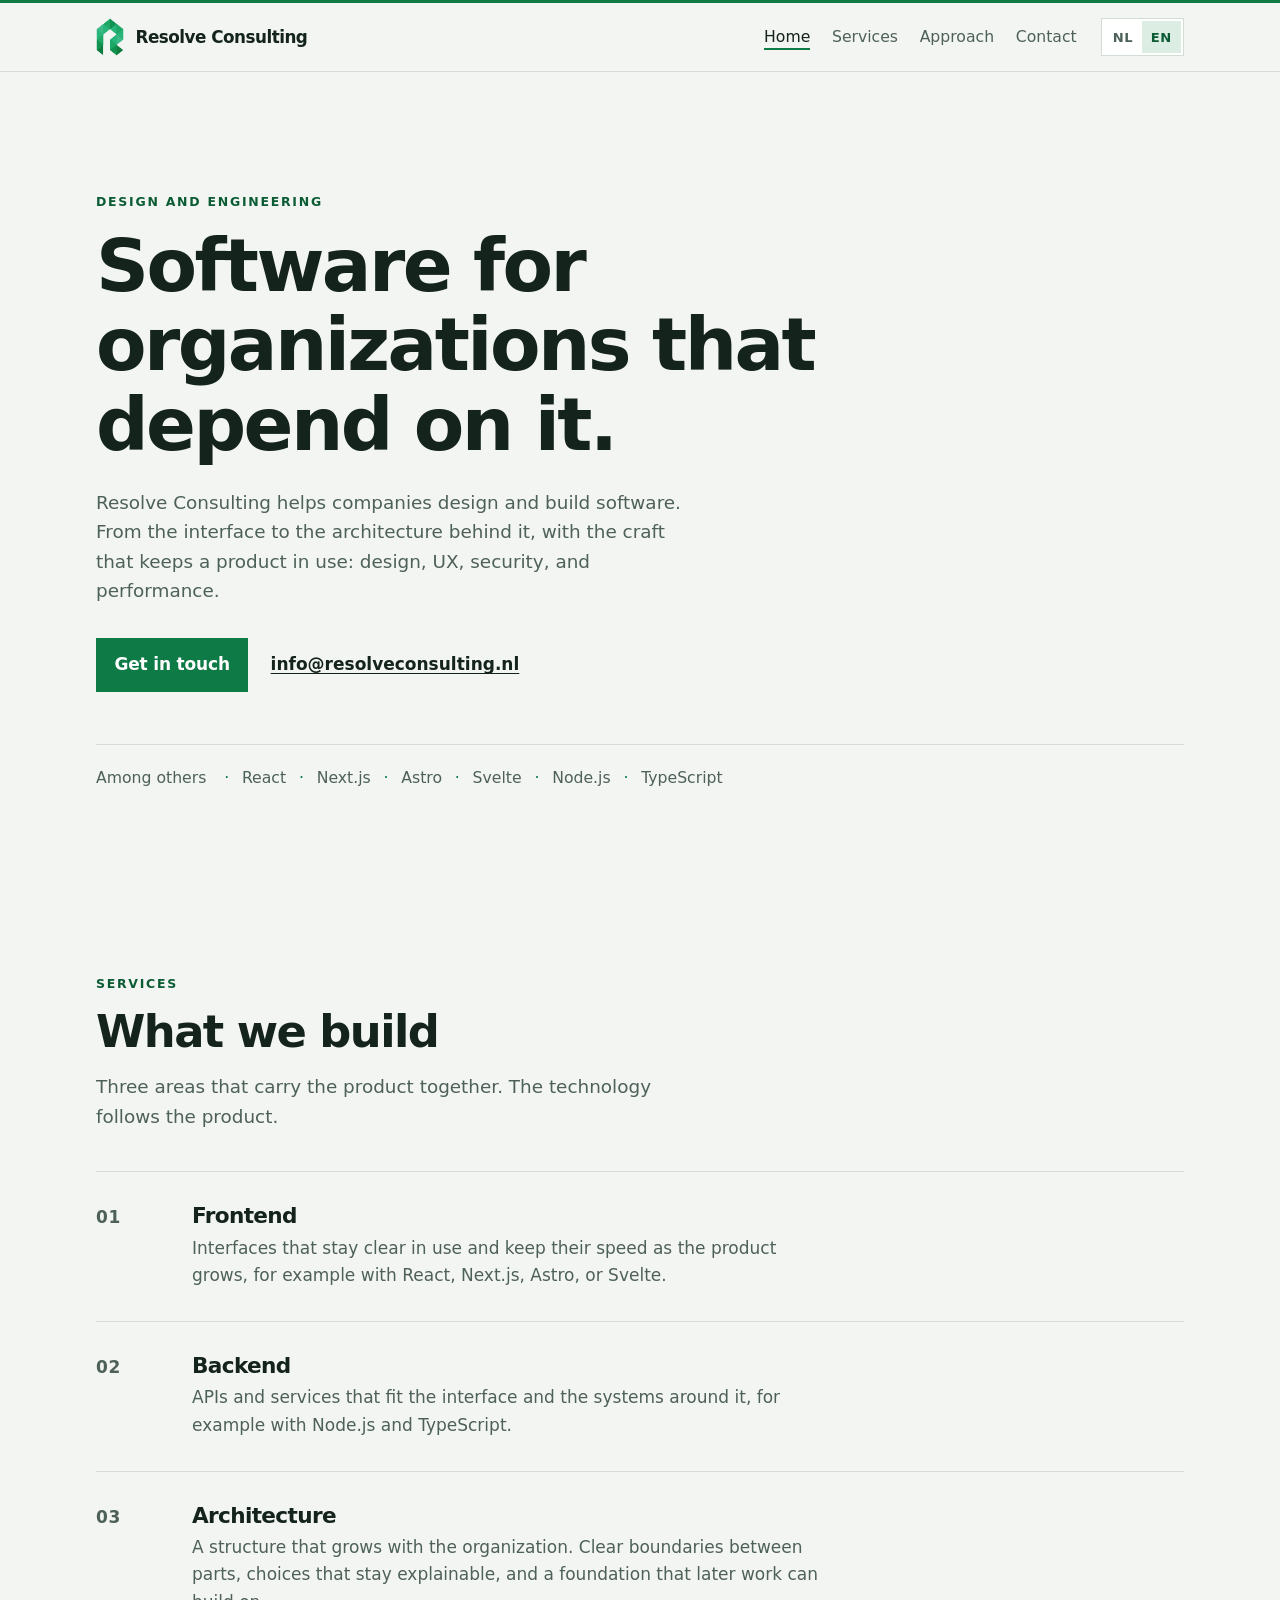
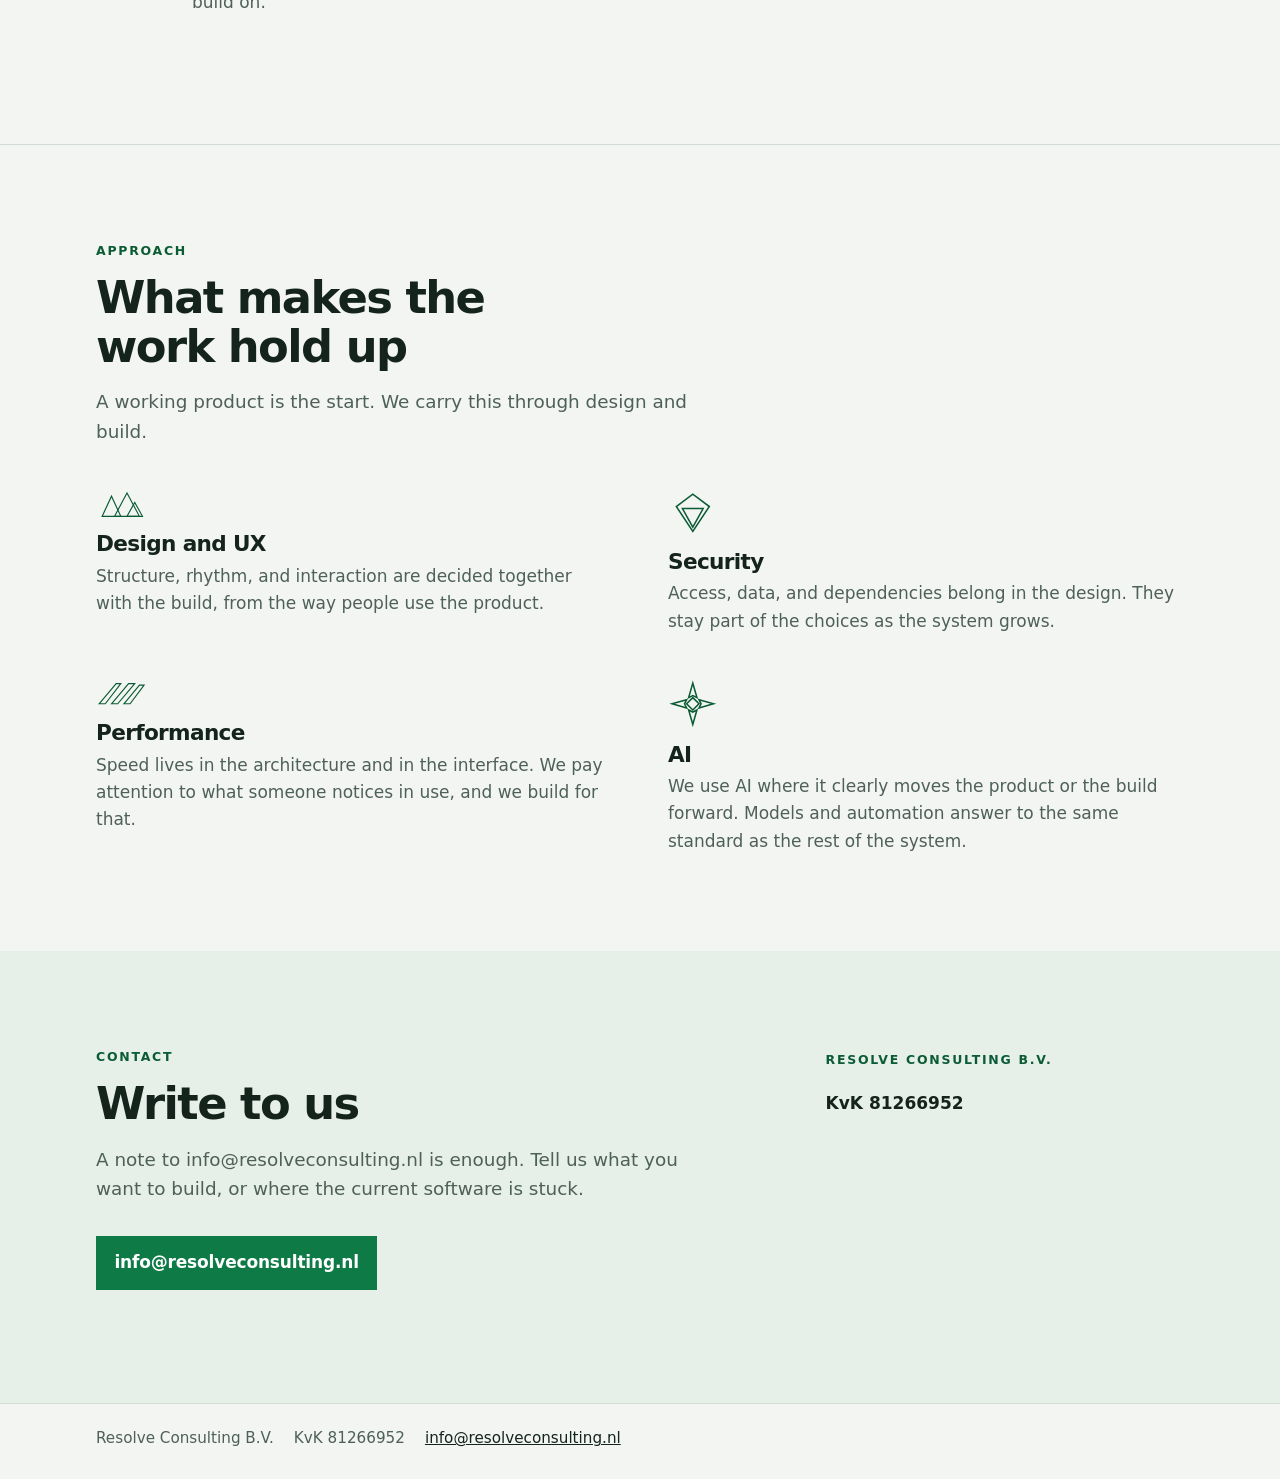
==== index.html @ 51446fc8 "Replace the splash page with a bilingual company site. The page introduces Resolve Consulting in Dut" ====
<!DOCTYPE html>
<html lang="nl" data-desc-nl="Resolve Consulting ontwerpt en bouwt software voor bedrijven. Van interface tot architectuur, met aandacht voor design, UX, security en performance." data-desc-en="Resolve Consulting designs and builds software for companies. From the interface to the architecture, with care for design, UX, security, and performance.">
  <head>
    <meta charset="utf-8" />
    <meta name="viewport" content="width=device-width, initial-scale=1" />
    <title>Resolve Consulting</title>
    <meta
      name="description"
      content="Resolve Consulting ontwerpt en bouwt software voor bedrijven. Van interface tot architectuur, met aandacht voor design, UX, security en performance."
    />
    <meta name="theme-color" content="#f3f5f2" />
    <link rel="canonical" href="https://resolveconsulting.nl/" />
    <link rel="icon" href="assets/favicon.ico" sizes="any" />
    <link rel="icon" type="image/png" sizes="32x32" href="assets/favicon-32x32.png" />
    <link rel="icon" type="image/png" sizes="16x16" href="assets/favicon-16x16.png" />
    <link rel="stylesheet" href="styles.css" />
    <style>
      html[lang="en"] .t-nl { display: none !important; }
      html:not([lang="en"]) .t-en { display: none !important; }
    </style>
    <script>
      (function () {
        try {
          var stored = localStorage.getItem("resolve-lang");
          var list =
            navigator.languages && navigator.languages.length
              ? navigator.languages
              : [navigator.language || "en"];
          var pref = stored === "nl" || stored === "en" ? stored : null;
          if (!pref) {
            pref = "en";
            for (var i = 0; i < list.length; i++) {
              var tag = String(list[i] || "").toLowerCase();
              if (tag === "nl" || tag.indexOf("nl-") === 0) {
                pref = "nl";
                break;
              }
              if (tag === "en" || tag.indexOf("en-") === 0) {
                pref = "en";
                break;
              }
            }
          }
          document.documentElement.lang = pref;
          var desc = document.querySelector('meta[name="description"]');
          var text = document.documentElement.getAttribute("data-desc-" + pref);
          if (desc && text) desc.setAttribute("content", text);
        } catch (e) {}
      })();
    </script>
  </head>
  <body>
    <a class="skip" href="#top">
      <span class="t-nl">Naar de inhoud</span>
      <span class="t-en">Skip to content</span>
    </a>
    <div class="topbar" aria-hidden="true"></div>
    <header class="site-header">
      <div class="wrap bar">
        <a class="brand" href="#top">
          <img src="assets/mark.png" width="216" height="287" alt="" />
          Resolve Consulting
        </a>
        <nav aria-label="Resolve Consulting">
          <a href="#top">Home</a>
          <a href="#diensten">
            <span class="t-nl">Diensten</span>
            <span class="t-en">Services</span>
          </a>
          <a href="#aanpak">
            <span class="t-nl">Aanpak</span>
            <span class="t-en">Approach</span>
          </a>
          <a href="#contact">Contact</a>
        </nav>
        <div class="lang" role="group">
          <span class="sr-only t-nl">Taal</span>
          <span class="sr-only t-en">Language</span>
          <button type="button" data-set-lang="nl">NL</button>
          <button type="button" data-set-lang="en">EN</button>
        </div>
      </div>
    </header>

    <main>
      <section id="top" class="hero">
        <div class="wrap">
          <p class="kicker">
            <span class="t-nl">Ontwerp en bouw</span>
            <span class="t-en">Design and engineering</span>
          </p>
          <h1>
            <span class="t-nl">Software voor organisaties die erop moeten kunnen bouwen.</span>
            <span class="t-en">Software for organizations that depend on it.</span>
          </h1>
          <p class="lead">
            <span class="t-nl">Resolve Consulting helpt bedrijven bij het ontwerpen en bouwen van software. Van de interface tot de architectuur daarachter, met het vakmanschap dat een product in gebruik houdt: design, UX, security en performance.</span>
            <span class="t-en">Resolve Consulting helps companies design and build software. From the interface to the architecture behind it, with the craft that keeps a product in use: design, UX, security, and performance.</span>
          </p>
          <div class="hero-actions">
            <a class="button" href="mailto:info@resolveconsulting.nl">
              <span class="t-nl">Neem contact op</span>
              <span class="t-en">Get in touch</span>
            </a>
            <a class="quiet" href="mailto:info@resolveconsulting.nl">info@resolveconsulting.nl</a>
          </div>
          <ul class="stack">
            <li>
              <span class="t-nl">Onder meer</span>
              <span class="t-en">Among others</span>
            </li>
            <li>React</li>
            <li>Next.js</li>
            <li>Astro</li>
            <li>Svelte</li>
            <li>Node.js</li>
            <li>TypeScript</li>
          </ul>
        </div>
      </section>

      <section id="diensten" class="section">
        <div class="wrap">
          <p class="kicker">
            <span class="t-nl">Diensten</span>
            <span class="t-en">Services</span>
          </p>
          <h2>
            <span class="t-nl">Wat we bouwen</span>
            <span class="t-en">What we build</span>
          </h2>
          <p class="intro">
            <span class="t-nl">Drie terreinen die samen het product dragen. De techniek volgt het product.</span>
            <span class="t-en">Three areas that carry the product together. The technology follows the product.</span>
          </p>
          <div class="services">
            <article class="service">
              <p class="num">01</p>
              <div>
                <h3>Frontend</h3>
                <p>
                  <span class="t-nl">Interfaces die helder blijven in gebruik en hun snelheid houden als het product groeit, bijvoorbeeld met React, Next.js, Astro of Svelte.</span>
                  <span class="t-en">Interfaces that stay clear in use and keep their speed as the product grows, for example with React, Next.js, Astro, or Svelte.</span>
                </p>
              </div>
            </article>
            <article class="service">
              <p class="num">02</p>
              <div>
                <h3>Backend</h3>
                <p>
                  <span class="t-nl">API's en diensten die aansluiten op de interface en op de systemen eromheen, bijvoorbeeld met Node.js en TypeScript.</span>
                  <span class="t-en">APIs and services that fit the interface and the systems around it, for example with Node.js and TypeScript.</span>
                </p>
              </div>
            </article>
            <article class="service">
              <p class="num">03</p>
              <div>
                <h3>
                  <span class="t-nl">Architectuur</span>
                  <span class="t-en">Architecture</span>
                </h3>
                <p>
                  <span class="t-nl">Een opzet die meegroeit met de organisatie. Duidelijke grenzen tussen onderdelen, keuzes die uitlegbaar blijven, en een fundament waar later op voortgebouwd kan worden.</span>
                  <span class="t-en">A structure that grows with the organization. Clear boundaries between parts, choices that stay explainable, and a foundation that later work can build on.</span>
                </p>
              </div>
            </article>
          </div>
        </div>
      </section>

      <section id="aanpak" class="section">
        <div class="wrap">
          <p class="kicker">
            <span class="t-nl">Aanpak</span>
            <span class="t-en">Approach</span>
          </p>
          <h2>
            <span class="t-nl">Wat het werk goed maakt</span>
            <span class="t-en">What makes the work hold up</span>
          </h2>
          <p class="intro">
            <span class="t-nl">Een werkend product is het begin. Dit nemen we mee in ontwerp en bouw.</span>
            <span class="t-en">A working product is the start. We carry this through design and build.</span>
          </p>
          <div class="principles">
            <article>
              <svg class="pip" viewBox="0 0 64 36" aria-hidden="true">
                <path d="M8 34 L20 8 L32 34 Z" />
                <path d="M24 34 L40 4 L56 34 Z" />
                <path d="M40 34 L50 16 L60 34 Z" />
              </svg>
              <h3>
                <span class="t-nl">Design en UX</span>
                <span class="t-en">Design and UX</span>
              </h3>
              <p>
                <span class="t-nl">Structuur, ritme en interactie worden samen met de bouw bepaald, vanuit de manier waarop mensen het product gebruiken.</span>
                <span class="t-en">Structure, rhythm, and interaction are decided together with the build, from the way people use the product.</span>
              </p>
            </article>
            <article>
              <svg class="pip" viewBox="0 0 48 44" aria-hidden="true">
                <path d="M8 16 L24 4 L40 16 L24 40 Z" />
                <path d="M14 18 L34 18 L24 36 Z" />
              </svg>
              <h3>
                <span class="t-nl">Beveiliging</span>
                <span class="t-en">Security</span>
              </h3>
              <p>
                <span class="t-nl">Toegang, gegevens en afhankelijkheden horen bij het ontwerp. Ze blijven onderdeel van de keuzes terwijl het systeem groeit.</span>
                <span class="t-en">Access, data, and dependencies belong in the design. They stay part of the choices as the system grows.</span>
              </p>
            </article>
            <article>
              <svg class="pip" viewBox="0 0 64 36" aria-hidden="true">
                <path d="M4 32 L26 6 L32 6 L12 32 Z" />
                <path d="M20 32 L42 6 L50 6 L28 32 Z" />
                <path d="M36 32 L56 8 L62 8 L44 32 Z" />
              </svg>
              <h3>Performance</h3>
              <p>
                <span class="t-nl">Snelheid zit in de architectuur en in de interface. We letten op wat iemand in het gebruik merkt, en bouwen daarop.</span>
                <span class="t-en">Speed lives in the architecture and in the interface. We pay attention to what someone notices in use, and we build for that.</span>
              </p>
            </article>
            <article>
              <svg class="pip" viewBox="0 0 48 48" aria-hidden="true">
                <path d="M24 4 L28 18 L24 16 L20 18 Z" />
                <path d="M44 24 L30 28 L32 24 L30 20 Z" />
                <path d="M24 44 L20 30 L24 32 L28 30 Z" />
                <path d="M4 24 L18 20 L16 24 L18 28 Z" />
                <path d="M24 18 L30 24 L24 30 L18 24 Z" />
              </svg>
              <h3>AI</h3>
              <p>
                <span class="t-nl">AI gebruiken we waar het het product of de bouw aantoonbaar verder brengt. Modellen en automatisering vallen onder dezelfde eisen als de rest van het systeem.</span>
                <span class="t-en">We use AI where it clearly moves the product or the build forward. Models and automation answer to the same standard as the rest of the system.</span>
              </p>
            </article>
          </div>
        </div>
      </section>

      <section id="contact" class="band">
        <div class="wrap contact-grid">
          <div>
            <p class="kicker">Contact</p>
            <h2>
              <span class="t-nl">Schrijf ons</span>
              <span class="t-en">Write to us</span>
            </h2>
            <p class="intro">
              <span class="t-nl">Een bericht naar info@resolveconsulting.nl is genoeg. Vertel wat je wilt bouwen, of waar de huidige software tegenaan loopt.</span>
              <span class="t-en">A note to info@resolveconsulting.nl is enough. Tell us what you want to build, or where the current software is stuck.</span>
            </p>
            <p class="contact-action">
              <a class="button" href="mailto:info@resolveconsulting.nl">info@resolveconsulting.nl</a>
            </p>
          </div>
          <div class="legal">
            <p class="kicker">Resolve Consulting B.V.</p>
            <p class="kvk">KvK 81266952</p>
          </div>
        </div>
      </section>
    </main>

    <footer class="site-footer">
      <div class="wrap footer-line">
        <p>Resolve Consulting B.V.</p>
        <p>KvK 81266952</p>
        <p><a href="mailto:info@resolveconsulting.nl">info@resolveconsulting.nl</a></p>
      </div>
    </footer>
    <script src="site.js"></script>
  </body>
</html>
---- styles.css ----
:root {
  --bg: #f3f5f2;
  --band: #e6efe8;
  --ink: #14241c;
  --muted: #4e6158;
  --line: #d3ddd6;
  --green: #0e7a46;
  --green-deep: #0b5c34;
  --green-soft: #dceee3;
  --max: 68rem;
  --gutter: clamp(1.25rem, 4vw, 2.5rem);
  color-scheme: light;
}

* {
  box-sizing: border-box;
}

html {
  scroll-behavior: smooth;
}

body {
  margin: 0;
  background: var(--bg);
  color: var(--ink);
  font-family: "Segoe UI", ui-sans-serif, system-ui, -apple-system, "Helvetica Neue", Arial, sans-serif;
  font-size: 1.0625rem;
  line-height: 1.6;
}

img {
  max-width: 100%;
}

a {
  color: inherit;
}

:focus-visible {
  outline: 2px solid var(--green-deep);
  outline-offset: 3px;
}

::selection {
  background: #cfe8d8;
}

.skip {
  position: absolute;
  left: 1rem;
  top: 0;
  transform: translateY(-120%);
  background: #fff;
  color: var(--ink);
  padding: 0.6rem 0.8rem;
  z-index: 20;
}

.skip:focus {
  transform: none;
}

.sr-only {
  position: absolute;
  width: 1px;
  height: 1px;
  padding: 0;
  margin: -1px;
  overflow: hidden;
  clip: rect(0, 0, 0, 0);
  white-space: nowrap;
  border: 0;
}

.topbar {
  height: 3px;
  background: var(--green);
}

.wrap {
  width: min(var(--max), calc(100% - var(--gutter) * 2));
  margin-inline: auto;
}

.site-header {
  position: sticky;
  top: 0;
  z-index: 10;
  background: var(--bg);
  border-bottom: 1px solid var(--line);
}

.bar {
  display: flex;
  align-items: center;
  min-height: 4.25rem;
  gap: 1rem 1.5rem;
}

.brand {
  display: inline-flex;
  align-items: center;
  gap: 0.7rem;
  text-decoration: none;
  font-weight: 650;
  letter-spacing: -0.03em;
  font-size: 1.05rem;
}

.brand img {
  height: 2.35rem;
  width: auto;
  display: block;
}

nav {
  display: flex;
  align-items: center;
  gap: 1.35rem;
  margin-left: auto;
}

nav a {
  text-decoration: none;
  color: var(--muted);
  font-size: 0.98rem;
}

nav a:hover,
nav a[aria-current="true"] {
  color: var(--ink);
}

nav a[aria-current="true"] {
  box-shadow: inset 0 -2px 0 var(--green);
}

.lang {
  display: inline-flex;
  padding: 0.15rem;
  border: 1px solid var(--line);
  background: #fff;
}

.lang button {
  appearance: none;
  border: 0;
  background: transparent;
  color: var(--muted);
  font: inherit;
  font-size: 0.82rem;
  font-weight: 650;
  letter-spacing: 0.04em;
  padding: 0.35rem 0.55rem;
  cursor: pointer;
}

.lang button[aria-pressed="true"] {
  background: var(--green-soft);
  color: var(--green-deep);
}

.hero {
  padding: clamp(4.5rem, 10vw, 7.5rem) 0 clamp(3.5rem, 7vw, 5.5rem);
}

.kicker {
  margin: 0 0 0.85rem;
  color: var(--green-deep);
  font-size: 0.78rem;
  font-weight: 700;
  letter-spacing: 0.14em;
  text-transform: uppercase;
}

h1,
h2,
h3 {
  font-weight: 600;
  letter-spacing: -0.035em;
  line-height: 1.08;
}

h1 {
  margin: 0;
  max-width: 16ch;
  font-size: clamp(2.7rem, 6.4vw, 4.6rem);
}

h2 {
  margin: 0 0 1rem;
  max-width: 16ch;
  font-size: clamp(2rem, 4vw, 2.8rem);
}

h3 {
  margin: 0 0 0.45rem;
  font-size: 1.35rem;
  letter-spacing: -0.03em;
}

.lead,
.intro {
  max-width: 38rem;
  color: var(--muted);
  font-size: 1.15rem;
}

.lead {
  margin: 1.5rem 0 0;
}

.intro {
  margin: 0;
}

.hero-actions,
.contact-action {
  display: flex;
  flex-wrap: wrap;
  align-items: center;
  gap: 1rem 1.4rem;
  margin-top: 2rem;
}

.button {
  display: inline-flex;
  align-items: center;
  background: var(--green);
  color: #fff;
  text-decoration: none;
  padding: 0.85rem 1.15rem;
  font-weight: 650;
  letter-spacing: -0.01em;
}

.button:hover {
  background: var(--green-deep);
}

.quiet {
  color: var(--ink);
  font-weight: 650;
  text-underline-offset: 0.18em;
}

.stack {
  display: flex;
  flex-wrap: wrap;
  gap: 0.35rem 0;
  margin: 3.25rem 0 0;
  padding: 1.25rem 0 0;
  border-top: 1px solid var(--line);
  list-style: none;
}

.stack li {
  color: var(--muted);
  font-size: 0.98rem;
}

.stack li:not(:last-child)::after {
  content: "·";
  margin: 0 0.8rem;
  color: var(--green);
}

.section {
  padding: clamp(3.5rem, 8vw, 6rem) 0;
}

.section + .section {
  border-top: 1px solid var(--line);
}

.services {
  margin-top: 2.5rem;
}

.service {
  display: grid;
  grid-template-columns: 4.5rem 1fr;
  gap: 0.5rem 1.5rem;
  padding: 2rem 0;
  border-top: 1px solid var(--line);
}

.service p {
  margin: 0;
  max-width: 40rem;
  color: var(--muted);
}

.num {
  margin: 0.35rem 0 0;
  color: var(--green-deep);
  font-weight: 700;
  font-variant-numeric: tabular-nums;
  letter-spacing: 0.04em;
}

.principles {
  display: grid;
  grid-template-columns: 1fr 1fr;
  gap: 2.75rem 3.5rem;
  margin-top: 2.75rem;
}

.pip {
  display: block;
  width: 3.1rem;
  height: auto;
  margin: 0 0 0.9rem;
  fill: none;
  stroke: var(--green-deep);
  stroke-width: 1.5;
  stroke-linejoin: miter;
}

.principles p {
  margin: 0;
  max-width: 36rem;
  color: var(--muted);
}

.band {
  background: var(--band);
  padding: clamp(3.5rem, 8vw, 6rem) 0;
}

.contact-grid {
  display: grid;
  grid-template-columns: minmax(0, 1.3fr) minmax(16rem, 0.7fr);
  gap: 3rem 4rem;
  align-items: start;
}

.legal {
  padding-top: 0.2rem;
}

.kvk {
  margin: 1.25rem 0 0;
  font-weight: 700;
}

.site-footer {
  border-top: 1px solid var(--line);
  padding: 1.4rem 0 1.8rem;
}

.footer-line {
  display: flex;
  flex-wrap: wrap;
  gap: 0.4rem 1.25rem;
}

.footer-line p {
  margin: 0;
  color: var(--muted);
  font-size: 0.95rem;
}

.footer-line a {
  color: var(--ink);
}

@media (max-width: 840px) {
  .bar {
    flex-wrap: wrap;
    padding-block: 0.85rem 0.35rem;
  }

  nav {
    order: 3;
    flex-basis: 100%;
    margin-left: 0;
    padding-bottom: 0.75rem;
    gap: 1rem 1.15rem;
  }

  .lang {
    margin-left: auto;
  }

  h1 {
    max-width: 18ch;
  }
}

@media (max-width: 700px) {
  .principles,
  .contact-grid,
  .service {
    grid-template-columns: 1fr;
  }

  .service {
    gap: 0.25rem;
  }
}

@media (prefers-reduced-motion: reduce) {
  html {
    scroll-behavior: auto;
  }

}
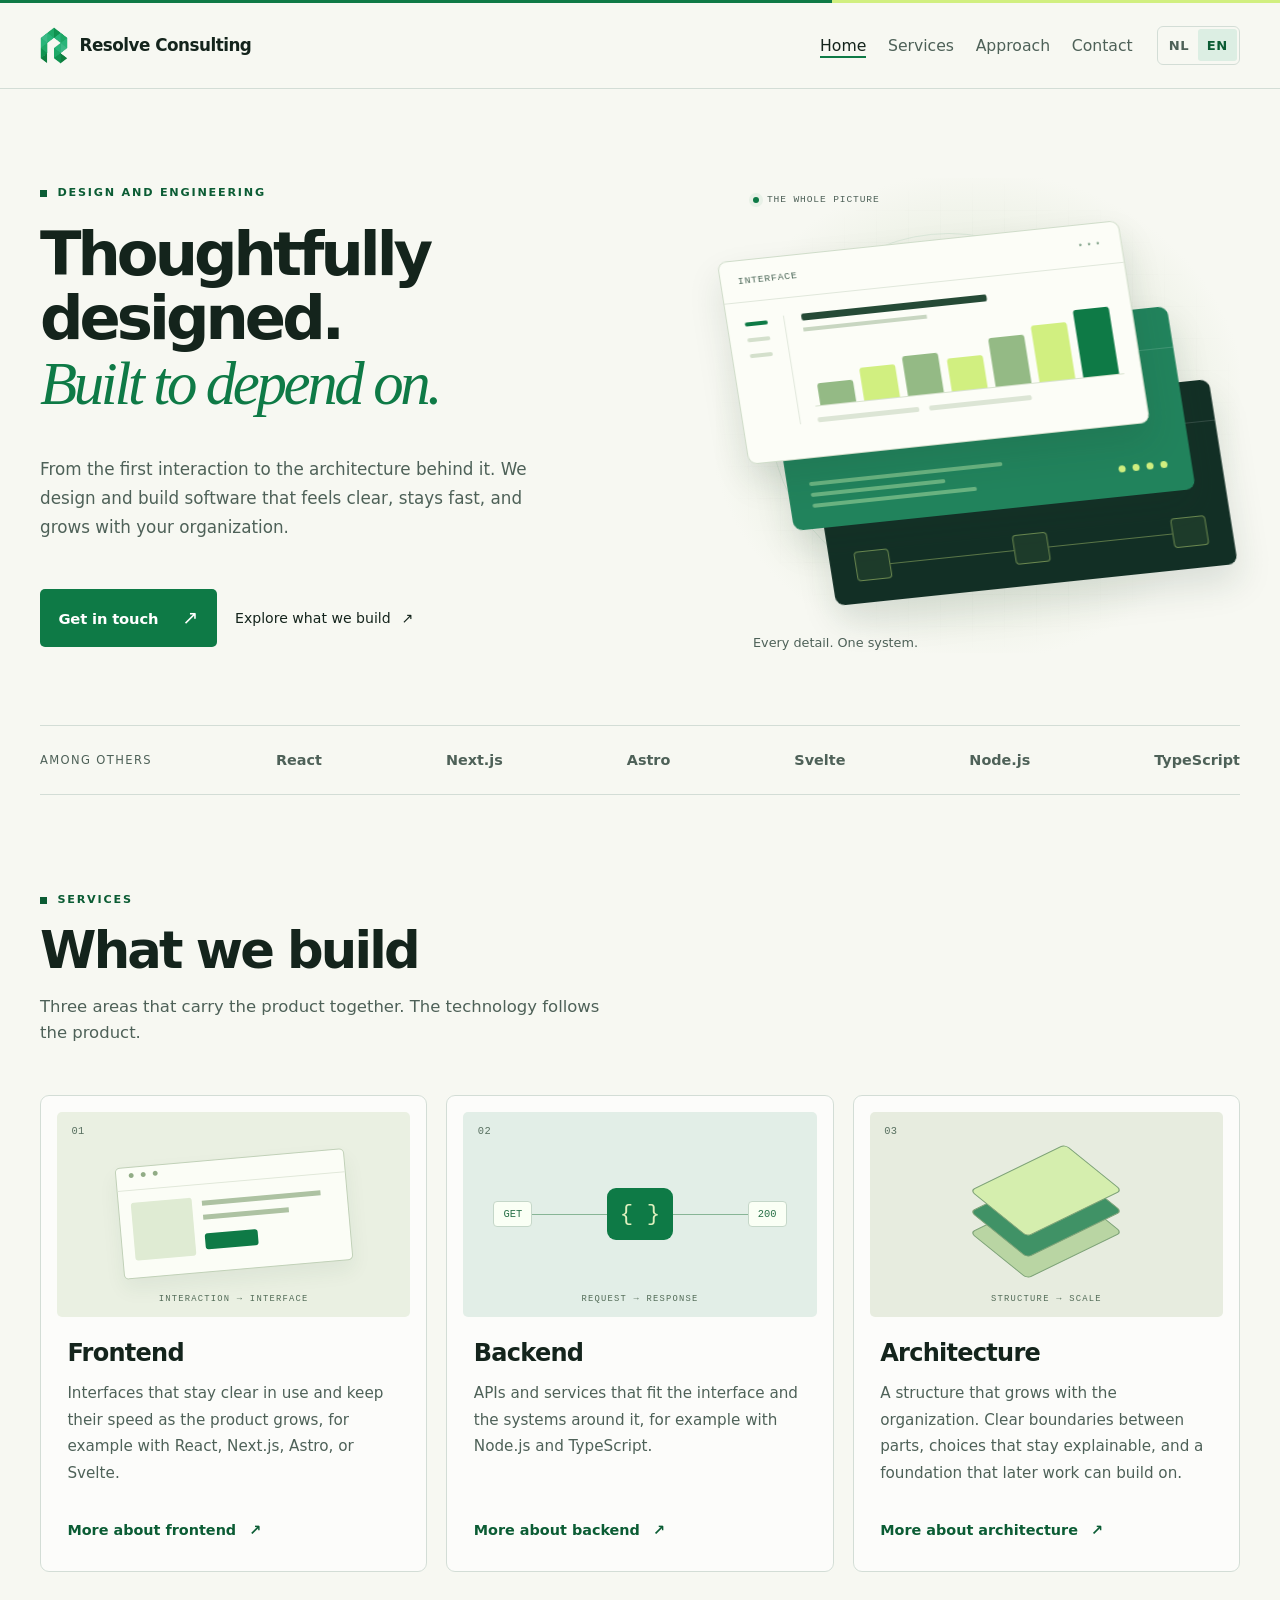
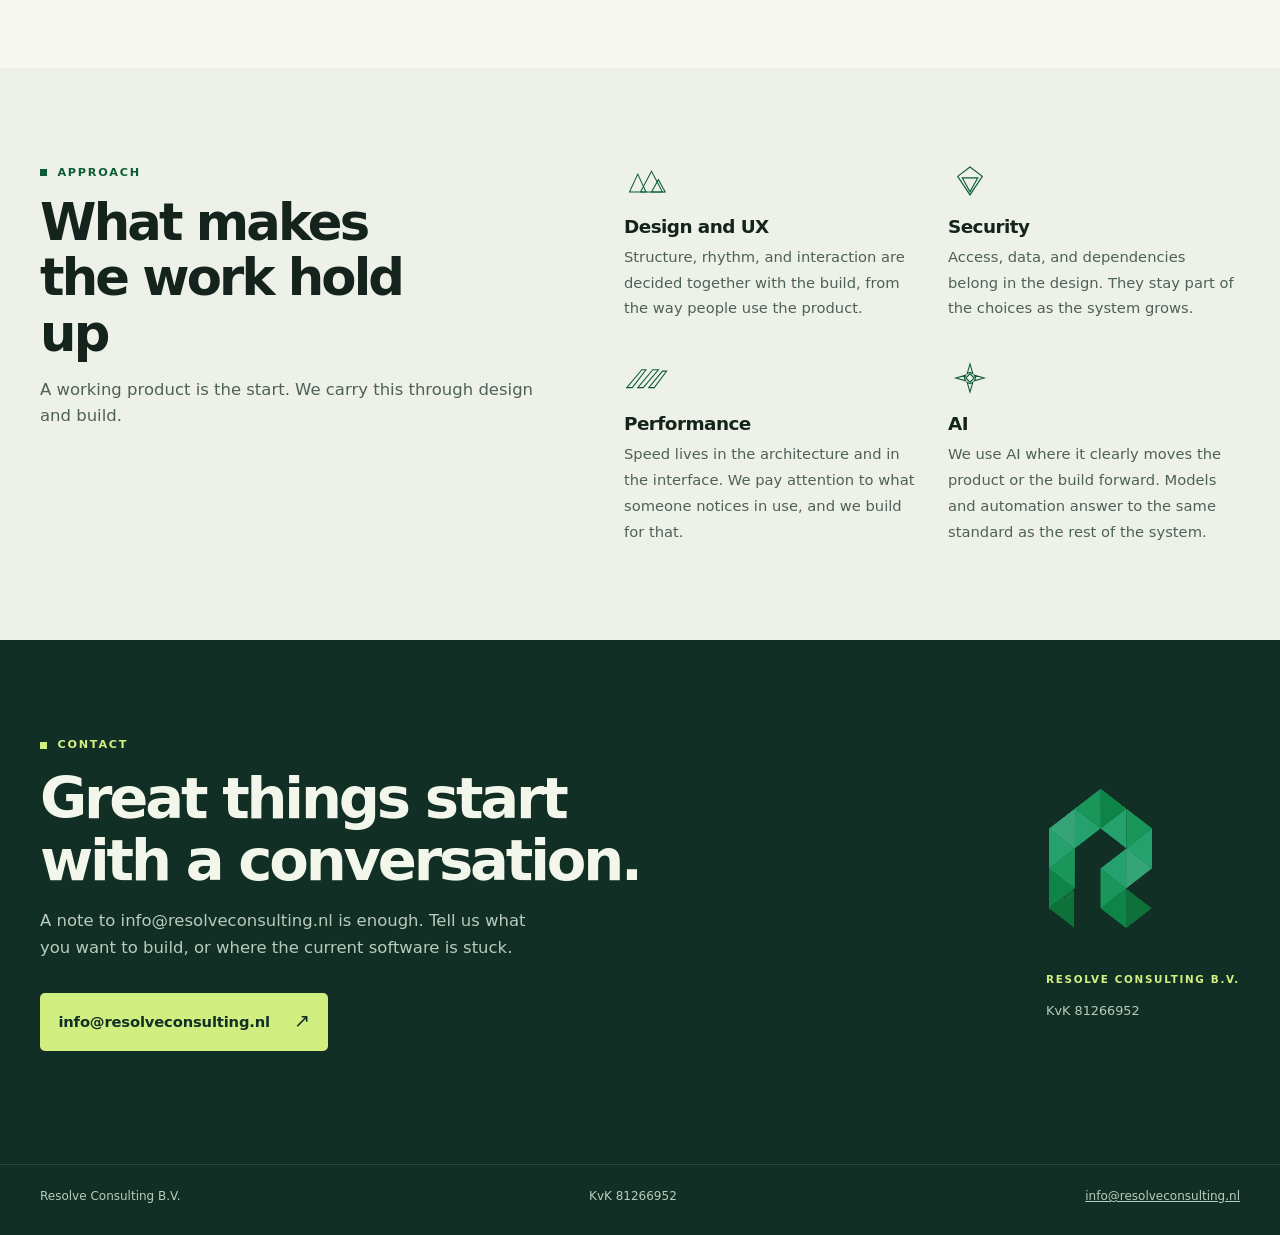
==== commit 016d6d6b: "Refresh site design and add bilingual service pages" ====
--- a/index.html
+++ b/index.html
@@ -8,7 +8,7 @@
       name="description"
       content="Resolve Consulting ontwerpt en bouwt software voor bedrijven. Van interface tot architectuur, met aandacht voor design, UX, security en performance."
     />
-    <meta name="theme-color" content="#f3f5f2" />
+    <meta name="theme-color" content="#f7f8f2" />
     <link rel="canonical" href="https://resolveconsulting.nl/" />
     <link rel="icon" href="assets/favicon.ico" sizes="any" />
     <link rel="icon" type="image/png" sizes="32x32" href="assets/favicon-32x32.png" />
@@ -18,36 +18,7 @@
       html[lang="en"] .t-nl { display: none !important; }
       html:not([lang="en"]) .t-en { display: none !important; }
     </style>
-    <script>
-      (function () {
-        try {
-          var stored = localStorage.getItem("resolve-lang");
-          var list =
-            navigator.languages && navigator.languages.length
-              ? navigator.languages
-              : [navigator.language || "en"];
-          var pref = stored === "nl" || stored === "en" ? stored : null;
-          if (!pref) {
-            pref = "en";
-            for (var i = 0; i < list.length; i++) {
-              var tag = String(list[i] || "").toLowerCase();
-              if (tag === "nl" || tag.indexOf("nl-") === 0) {
-                pref = "nl";
-                break;
-              }
-              if (tag === "en" || tag.indexOf("en-") === 0) {
-                pref = "en";
-                break;
-              }
-            }
-          }
-          document.documentElement.lang = pref;
-          var desc = document.querySelector('meta[name="description"]');
-          var text = document.documentElement.getAttribute("data-desc-" + pref);
-          if (desc && text) desc.setAttribute("content", text);
-        } catch (e) {}
-      })();
-    </script>
+    <script src="language.js?v=1"></script>
   </head>
   <body>
     <a class="skip" href="#top">
@@ -90,19 +61,28 @@
             <span class="t-en">Design and engineering</span>
           </p>
           <h1>
-            <span class="t-nl">Software voor organisaties die erop moeten kunnen bouwen.</span>
-            <span class="t-en">Software for organizations that depend on it.</span>
+            <span class="t-nl">Doordacht ontworpen.<br /><em>Gebouwd om op te vertrouwen.</em></span>
+            <span class="t-en">Thoughtfully designed.<br /><em>Built to depend on.</em></span>
           </h1>
           <p class="lead">
-            <span class="t-nl">Resolve Consulting helpt bedrijven bij het ontwerpen en bouwen van software. Van de interface tot de architectuur daarachter, met het vakmanschap dat een product in gebruik houdt: design, UX, security en performance.</span>
-            <span class="t-en">Resolve Consulting helps companies design and build software. From the interface to the architecture behind it, with the craft that keeps a product in use: design, UX, security, and performance.</span>
+            <span class="t-nl">Van de eerste interactie tot de architectuur erachter. We ontwerpen en bouwen software die helder werkt, snel blijft en met je organisatie meegroeit.</span>
+            <span class="t-en">From the first interaction to the architecture behind it. We design and build software that feels clear, stays fast, and grows with your organization.</span>
           </p>
           <div class="hero-actions">
             <a class="button" href="mailto:info@resolveconsulting.nl">
               <span class="t-nl">Neem contact op</span>
               <span class="t-en">Get in touch</span>
             </a>
-            <a class="quiet" href="mailto:info@resolveconsulting.nl">info@resolveconsulting.nl</a>
+            <a class="quiet" href="#diensten"><span class="t-nl">Ontdek wat we bouwen</span><span class="t-en">Explore what we build</span> <span aria-hidden="true">↗</span></a>
+          </div>
+          <div class="system-art" aria-hidden="true">
+            <div class="art-grid"></div>
+            <div class="art-orbit orbit-one"></div><div class="art-orbit orbit-two"></div>
+            <div class="art-caption"><span class="status-dot"></span><span class="t-nl">HET GEHEEL</span><span class="t-en">THE WHOLE PICTURE</span></div>
+            <div class="system-layer architecture-layer"><div class="layer-label"><span class="t-nl">ARCHITECTUUR</span><span class="t-en">ARCHITECTURE</span></div><div class="architecture-nodes"><i></i><b></b><i></i><b></b><i></i></div></div>
+            <div class="system-layer backend-layer"><div class="layer-label"><span class="t-nl">GEGEVENSVERWERKING</span><span class="t-en">BACKEND</span></div><div class="data-lines"><i></i><i></i><i></i></div><div class="data-flow"><span></span><span></span><span></span><span></span></div></div>
+            <div class="system-layer interface-layer"><div class="layer-label"><span class="t-nl">GEBRUIKERSINTERFACE</span><span class="t-en">INTERFACE</span><span class="window-dots">•••</span></div><div class="mock-interface"><div class="mock-sidebar"><i></i><i></i><i></i></div><div class="mock-main"><div class="mock-heading"></div><div class="mock-subheading"></div><div class="mock-chart"><i></i><i></i><i></i><i></i><i></i><i></i><i></i></div><div class="mock-bottom"><i></i><i></i></div></div></div></div>
+            <div class="art-footnote"><span class="t-nl">Elk detail. Eén geheel.</span><span class="t-en">Every detail. One system.</span></div>
           </div>
           <ul class="stack">
             <li>
@@ -136,6 +116,7 @@
           <div class="services">
             <article class="service">
               <p class="num">01</p>
+              <div class="service-visual frontend-visual" aria-hidden="true"><div class="mini-window"><div class="mini-top">•••</div><div class="mini-layout"><i></i><div><b></b><b></b><span></span></div></div></div><span class="visual-tag"><span class="t-nl">INTERACTIE → INTERFACE</span><span class="t-en">INTERACTION → INTERFACE</span></span></div>
               <div>
                 <h3>Frontend</h3>
                 <p>
@@ -143,9 +124,11 @@
                   <span class="t-en">Interfaces that stay clear in use and keep their speed as the product grows, for example with React, Next.js, Astro, or Svelte.</span>
                 </p>
               </div>
+              <a class="service-link" href="frontend.html"><span class="t-nl">Meer over frontend</span><span class="t-en">More about frontend</span> <span aria-hidden="true">↗</span></a>
             </article>
             <article class="service">
               <p class="num">02</p>
+              <div class="service-visual backend-visual" aria-hidden="true"><div class="api-flow"><span><span class="t-nl">IN</span><span class="t-en">GET</span></span><i></i><strong>{ }</strong><i></i><span><span class="t-nl">UIT</span><span class="t-en">200</span></span></div><span class="visual-tag"><span class="t-nl">VRAAG → ANTWOORD</span><span class="t-en">REQUEST → RESPONSE</span></span></div>
               <div>
                 <h3>Backend</h3>
                 <p>
@@ -153,9 +136,11 @@
                   <span class="t-en">APIs and services that fit the interface and the systems around it, for example with Node.js and TypeScript.</span>
                 </p>
               </div>
+              <a class="service-link" href="backend.html"><span class="t-nl">Meer over backend</span><span class="t-en">More about backend</span> <span aria-hidden="true">↗</span></a>
             </article>
             <article class="service">
               <p class="num">03</p>
+              <div class="service-visual architecture-visual" aria-hidden="true"><div class="mini-layers"><i></i><i></i><i></i></div><span class="visual-tag"><span class="t-nl">STRUCTUUR → GROEI</span><span class="t-en">STRUCTURE → SCALE</span></span></div>
               <div>
                 <h3>
                   <span class="t-nl">Architectuur</span>
@@ -166,6 +151,7 @@
                   <span class="t-en">A structure that grows with the organization. Clear boundaries between parts, choices that stay explainable, and a foundation that later work can build on.</span>
                 </p>
               </div>
+              <a class="service-link" href="architectuur.html"><span class="t-nl">Meer over architectuur</span><span class="t-en">More about architecture</span> <span aria-hidden="true">↗</span></a>
             </article>
           </div>
         </div>
@@ -250,8 +236,8 @@
           <div>
             <p class="kicker">Contact</p>
             <h2>
-              <span class="t-nl">Schrijf ons</span>
-              <span class="t-en">Write to us</span>
+              <span class="t-nl">Iets goeds begint<br />met een gesprek.</span>
+              <span class="t-en">Great things start<br />with a conversation.</span>
             </h2>
             <p class="intro">
               <span class="t-nl">Een bericht naar info@resolveconsulting.nl is genoeg. Vertel wat je wilt bouwen, of waar de huidige software tegenaan loopt.</span>
@@ -262,6 +248,7 @@
             </p>
           </div>
           <div class="legal">
+            <img class="contact-mark" src="assets/mark.png" width="216" height="287" alt="" />
             <p class="kicker">Resolve Consulting B.V.</p>
             <p class="kvk">KvK 81266952</p>
           </div>
@@ -276,6 +263,6 @@
         <p><a href="mailto:info@resolveconsulting.nl">info@resolveconsulting.nl</a></p>
       </div>
     </footer>
-    <script src="site.js"></script>
+    <script src="site.js?v=3"></script>
   </body>
 </html>
--- a/styles.css
+++ b/styles.css
@@ -1,5 +1,5 @@
 :root {
-  --bg: #f3f5f2;
+  --bg: #f7f8f2;
   --band: #e6efe8;
   --ink: #14241c;
   --muted: #4e6158;
@@ -7,7 +7,7 @@
   --green: #0e7a46;
   --green-deep: #0b5c34;
   --green-soft: #dceee3;
-  --max: 68rem;
+  --max: 78rem;
   --gutter: clamp(1.25rem, 4vw, 2.5rem);
   color-scheme: light;
 }
@@ -407,3 +407,280 @@
   }
 
 }
+
+/* Resolve's geometric identity, from interface to architecture. */
+:root { --lime: #d1ef80; --forest: #122f25; }
+section[id] { scroll-margin-top: 7rem; }
+.topbar { background: linear-gradient(90deg, var(--green) 65%, var(--lime) 65%); }
+.site-header { background: rgba(247,248,242,.94); backdrop-filter: blur(16px); }
+.bar { min-height: 5.3rem; }
+.brand { font-weight: 700; }
+nav a { transition: color .2s; }
+.lang { border-radius: 6px; background: transparent; }
+.lang button { border-radius: 3px; }
+.hero { overflow: hidden; padding: clamp(4rem,7vw,7rem) 0 0; }
+.hero > .wrap { position: relative; display: grid; grid-template-columns: 1.2fr 1fr; column-gap: 3rem; }
+.hero .kicker, .hero h1, .hero .lead, .hero-actions { grid-column: 1; }
+.kicker { display: flex; align-items: center; gap: .65rem; font-size: .7rem; letter-spacing: .16em; }
+.kicker::before { content: ''; width: 7px; height: 7px; background: currentColor; flex: 0 0 7px; }
+h1 { max-width: 15ch; font-size: clamp(2.8rem,4.75vw,4.6rem); line-height: 1.06; letter-spacing: -.065em; font-weight: 650; }
+h1 em { font-family: Georgia, 'Times New Roman', serif; font-weight: 400; color: var(--green); letter-spacing: -.055em; }
+.lead { font-size: 1.05rem; max-width: 31rem; line-height: 1.75; margin-top: 1.65rem; }
+.hero-actions { gap: 1.15rem; margin-top: 1.8rem; }
+.button { border-radius: 5px; gap: 1.5rem; font-size: .92rem; transition: background .2s, transform .2s, box-shadow .2s; }
+.button::after { content: '↗'; font-size: 1.2rem; font-weight: 400; }
+.button:hover { transform: translateY(-2px); box-shadow: 0 6px 18px #123a2518; }
+.quiet { font-size: .88rem; font-weight: 500; text-decoration: none; }
+.quiet:hover { text-decoration: underline; text-underline-offset: 5px; }
+.quiet > span:last-child { margin-left: .4rem; }
+.stack { grid-column: 1 / -1; align-items: center; justify-content: space-between; margin-top: 4.5rem; padding: 1.4rem 0; border-bottom: 1px solid var(--line); }
+.stack li { font-weight: 600; font-size: .9rem; }
+.stack li:first-child { font-size: .72rem; font-weight: 400; text-transform: uppercase; letter-spacing: .12em; }
+.stack li:not(:last-child)::after { content: none; }
+.system-art { grid-column: 2; grid-row: 1 / 5; position: relative; align-self: center; height: 475px; min-width: 0; background: radial-gradient(ellipse at center, #d6e7cf 0%, #edf1e6 52%, transparent 73%); isolation: isolate; }
+.art-grid { position: absolute; inset: 0; background-image: linear-gradient(#14372809 1px, transparent 1px), linear-gradient(90deg,#14372809 1px,transparent 1px); background-size: 32px 32px; mask-image: radial-gradient(ellipse,black 25%,transparent 72%); }
+.art-caption, .art-footnote { position: absolute; left: 7%; right: 3%; display: flex; align-items: center; gap: .5rem; font-family: 'Consolas', monospace; font-size: .6rem; letter-spacing: .09em; color: var(--muted); }
+.art-caption { top: 14px; }
+.status-dot { width: 6px; height: 6px; border-radius: 50%; background: var(--green); box-shadow: 0 0 0 4px #0e7a4610; }
+.art-footnote { bottom: 0; font-family: inherit; font-size: .8rem; letter-spacing: 0; }
+.art-orbit { position: absolute; border: 1px solid #0e7a4617; border-radius: 50%; width: 360px; height: 360px; left: 10%; top: 55px; }
+.orbit-two { width: 280px; height: 280px; top: 95px; left: 18%; }
+.system-layer { position: absolute; width: 77%; border-radius: 9px; transform: rotate(-9deg) skewY(3deg); box-shadow: 0 18px 35px #173b2520; animation: assemble .95s cubic-bezier(.2,.7,.2,1) both; }
+.layer-label { display: flex; justify-content: space-between; align-items: center; padding: 13px 17px; font-family: 'Consolas', monospace; font-size: .6rem; letter-spacing: .09em; border-bottom: 1px solid #ffffff24; }
+.architecture-layer { top: 221px; left: 20%; height: 187px; background: var(--forest); color: #d1ef80; animation-delay: .1s; }
+.architecture-nodes { display: flex; align-items: center; position: absolute; bottom: 22px; left: 25px; right: 25px; }
+.architecture-nodes i { width: 35px; height: 30px; border: 1px solid #d1ef8070; border-radius: 4px; background: #d1ef8010; }
+.architecture-nodes b { height: 1px; background: #d1ef8060; flex: 1; }
+.backend-layer { top: 148px; left: 12%; height: 185px; background: #21835c; color: #f4ffeb; animation-delay: .25s; }
+.data-lines { position: absolute; bottom: 21px; left: 22px; width: 48%; display: grid; gap: 7px; }
+.data-lines i { height: 4px; border-radius: 2px; background: #c4efaf70; }
+.data-lines i:nth-child(2) { width: 70%; }
+.data-lines i:nth-child(3) { width: 85%; }
+.data-flow { position: absolute; right: 24px; bottom: 24px; display: flex; gap: 7px; }
+.data-flow span { width: 7px; height: 7px; background: var(--lime); border-radius: 50%; }
+.interface-layer { top: 62px; left: 3%; height: 205px; background: #fcfdf7; border: 1px solid #cfdcc9; animation-delay: .4s; }
+.interface-layer .layer-label { border-color: #e0e7db; color: #486454; }
+.window-dots { letter-spacing: 3px; color: #86a68d; }
+.mock-interface { display: flex; gap: 17px; padding: 17px; }
+.mock-sidebar { width: 40px; padding-top: 3px; display: grid; align-content: start; gap: 12px; border-right: 1px solid #e0e7db; }
+.mock-sidebar i { width: 23px; height: 4px; background: #d4e0cc; border-radius: 2px; }
+.mock-sidebar i:first-child { background: var(--green); }
+.mock-main { flex: 1; }
+.mock-heading { width: 60%; height: 7px; background: #254a36; border-radius: 2px; }
+.mock-subheading { width: 40%; height: 4px; background: #c8d6c1; margin-top: 7px; }
+.mock-chart { display: flex; align-items: end; gap: 8px; height: 69px; margin-top: 7px; padding: 0 5px; border-bottom: 1px solid #d7e2ce; }
+.mock-chart i { flex: 1; background: #94ba85; height: 33%; border-radius: 3px 3px 0 0; }
+.mock-chart i:nth-child(2n) { height: 49%; background: #d1ef80; }
+.mock-chart i:nth-child(3n) { height: 60%; }
+.mock-chart i:nth-child(5) { height: 72%; }
+.mock-chart i:nth-child(6) { height: 85%; }
+.mock-chart i:nth-child(7) { height: 100%; background: var(--green); }
+.mock-bottom { display: flex; gap: 10px; margin-top: 11px; }
+.mock-bottom i { width: 33%; height: 5px; border-radius: 2px; background: #dce5d5; }
+@keyframes assemble { from { opacity: 0; transform: translateY(28px) rotate(-3deg); } to { opacity: 1; transform: rotate(-9deg) skewY(3deg); } }
+.section { padding: clamp(4rem,7.5vw,7rem) 0; }
+h2 { font-size: clamp(2.2rem,4vw,3.6rem); letter-spacing: -.055em; max-width: 22ch; }
+.intro { font-size: 1.03rem; max-width: 35rem; }
+.services { display: grid; grid-template-columns: repeat(3,minmax(0,1fr)); gap: 1.2rem; margin-top: 3rem; }
+.service { position: relative; display: flex; flex-direction: column; gap: 1.5rem; padding: 1rem 1rem 1.8rem; border: 1px solid var(--line); border-radius: 9px; background: #fff9; transition: border-color .25s, transform .25s; }
+.service:hover { border-color: #8ca990; transform: translateY(-4px); }
+.service .num { position: absolute; z-index: 1; top: 1.8rem; left: 1.9rem; font: .65rem 'Consolas',monospace; color: #587060; }
+.service > div:not(.service-visual) { padding: 0 .65rem; }
+.service h3 { font-size: 1.5rem; margin-bottom: .85rem; }
+.service p { font-size: .95rem; line-height: 1.75; }
+.service-visual { height: 205px; background: #eaf0e2; position: relative; display: grid; place-items: center; border-radius: 5px; overflow: hidden; }
+.visual-tag { position: absolute; bottom: 13px; left: 0; right: 0; text-align: center; font: .55rem 'Consolas', monospace; letter-spacing: .14em; color: #536c58; }
+.mini-window { width: 65%; height: 112px; border: 1px solid #c1d1b8; border-radius: 5px; background: #fbfdf6; box-shadow: 0 10px 20px #214d3010; transform: rotate(-5deg); }
+.mini-top { height: 23px; padding-left: 10px; line-height: 17px; color: #91ac86; letter-spacing: 2px; border-bottom: 1px solid #e1e8da; }
+.mini-layout { display: flex; gap: 10px; padding: 12px; }
+.mini-layout > i { width: 30%; height: 58px; border-radius: 3px; background: #dfebd3; }
+.mini-layout > div { flex: 1; }
+.mini-layout b { display: block; width: 90%; height: 5px; margin: 4px 0 9px; background: #adc2a2; }
+.mini-layout b:nth-child(2) { width: 65%; }
+.mini-layout span { display: block; width: 40%; height: 16px; margin-top: 14px; border-radius: 3px; background: var(--green); }
+.backend-visual { background: #e2eee7; }
+.api-flow { display: flex; align-items: center; width: 83%; }
+.api-flow > span { padding: 6px 9px; background: #fafff5; border: 1px solid #c5d7c9; border-radius: 4px; font: .65rem 'Consolas',monospace; color: #287047; }
+.api-flow i { flex: 1; height: 1px; background: #87b596; }
+.api-flow strong { padding: 13px; background: var(--green); color: #deefbe; border-radius: 9px; font: 1.4rem 'Consolas',monospace; }
+.architecture-visual { background: #e7ecdf; }
+.mini-layers { width: 130px; height: 120px; position: relative; }
+.mini-layers i { position: absolute; width: 106px; height: 67px; left: 12px; background: #b9d5a3; border: 1px solid #7ea378; border-radius: 5px; transform: rotate(-26deg) skewX(25deg); top: 45px; }
+.mini-layers i:nth-child(2) { top: 24px; background: #409266; }
+.mini-layers i:nth-child(3) { top: 3px; background: #d5eeae; }
+#aanpak { background: #edf1e8; border-top: 0; }
+#aanpak > .wrap { display: grid; grid-template-columns: .9fr 1.1fr; column-gap: 5rem; }
+#aanpak .kicker, #aanpak h2, #aanpak .intro { grid-column: 1; }
+#aanpak .intro { align-self: start; }
+.principles { grid-column: 2; grid-row: 1 / 5; margin-top: 0; gap: 2.5rem 2rem; }
+.principles h3 { font-size: 1.15rem; }
+.principles p { font-size: .92rem; line-height: 1.75; }
+.pip { height: 34px; width: 44px; margin-bottom: 1.2rem; }
+.band { background: var(--forest); color: #f3f7eb; position: relative; overflow: hidden; padding: 6rem 0; }
+.band .kicker { color: var(--lime); }
+.band h2 { font-size: clamp(2.5rem,4.5vw,4.4rem); max-width: 20ch; }
+.band .intro { color: #b9cbbd; max-width: 31rem; }
+.band .button { color: var(--forest); background: var(--lime); }
+.band .button:hover { background: #e1ffa3; }
+.band :focus-visible { outline-color: var(--lime); }
+.contact-grid { grid-template-columns: 1.7fr .7fr; align-items: center; gap: 3rem; }
+.legal { justify-self: end; }
+.contact-mark { display: block; height: 145px; width: auto; margin-bottom: 2.5rem; opacity: .85; }
+.legal .kicker { font-size: .65rem; }
+.legal .kicker::before { content: none; }
+.kvk { color: #b9cbbd; font-size: .8rem; font-weight: 400; margin-top: .75rem; }
+.site-footer { background: var(--forest); border-color: #ffffff1c; }
+.footer-line { justify-content: space-between; }
+.footer-line p, .footer-line a { color: #b9cbbd; font-size: .75rem; }
+@media (min-width: 1000px) { #aanpak h2 { max-width: 12ch; } }
+@media (max-width: 1050px) {
+  .hero > .wrap { column-gap: 1.5rem; }
+  .system-art { height: 430px; }
+  .system-layer { width: 85%; }
+  .architecture-layer { left: 15%; }
+  .backend-layer { left: 8%; }
+  .interface-layer { left: 0; }
+  #aanpak > .wrap { column-gap: 2.5rem; }
+}
+@media (max-width: 840px) {
+  .bar { min-height: 4.25rem; }
+  .hero > .wrap { grid-template-columns: 1fr; }
+  h1 { max-width: 19ch; font-size: clamp(3rem,7.5vw,4.5rem); }
+  .hero .lead { max-width: 35rem; }
+  .system-art { grid-column: 1; grid-row: auto; width: min(100%,470px); height: 460px; justify-self: center; margin-top: 2.5rem; }
+  .stack { margin-top: 2.5rem; gap: 1rem 1.5rem; justify-content: flex-start; }
+  .stack li:first-child { flex-basis: 100%; }
+  .services { gap: .8rem; }
+  .service { padding: .65rem .65rem 1.4rem; }
+  .service-visual { height: 175px; }
+  .service .num { left: 1.1rem; top: 1.2rem; }
+  .api-flow { width: 92%; }
+  .api-flow strong { padding: 8px; }
+  .api-flow > span { padding: 5px; }
+  #aanpak > .wrap { display: block; }
+  .principles { margin-top: 3rem; }
+}
+@media (max-width: 600px) {
+  .brand { font-size: .95rem; gap: .5rem; }
+  .brand img { height: 2rem; }
+  .bar { gap: .7rem; }
+  nav { justify-content: space-between; gap: .5rem; }
+  nav a { font-size: .85rem; }
+  .hero { padding-top: 3rem; }
+  h1 { font-size: clamp(2.65rem,10.5vw,3.7rem); }
+  .hero-actions { align-items: flex-start; flex-direction: column; }
+  .system-art { width: 88%; height: 450px; }
+  .art-orbit { width: 290px; height: 290px; left: 0; top: 85px; }
+  .orbit-two { width: 230px; height: 230px; left: 30px; top: 115px; }
+  .layer-label { font-size: .52rem; }
+  .services { grid-template-columns: 1fr; gap: 1.2rem; }
+  .service { padding: 1rem 1rem 1.8rem; }
+  .service-visual { height: 210px; }
+  .service .num { top: 1.8rem; left: 1.8rem; }
+  .api-flow { width: 80%; }
+  .api-flow strong { padding: 15px; }
+  .principles { grid-template-columns: 1fr; gap: 2.2rem; }
+  .principles article { padding-top: 1.5rem; border-top: 1px solid var(--line); }
+  .contact-grid { grid-template-columns: 1fr; }
+  .legal { justify-self: start; margin-top: 1rem; }
+  .contact-mark { height: 70px; margin-bottom: 1.5rem; }
+  .band { padding: 4rem 0; }
+  .band .button { font-size: .83rem; gap: .7rem; }
+  .footer-line { flex-direction: column; }
+}
+.arrived { animation: arrive .65s ease-out both; }
+@keyframes arrive { from { opacity: .65; translate: 0 16px; } to { opacity: 1; translate: 0 0; } }
+@media (prefers-reduced-motion: reduce) {
+  *, *::before, *::after { animation: none !important; transition: none !important; scroll-behavior: auto !important; }
+}
+
+/* Shared layouts for the three service pages. */
+.service-link {
+  margin: auto .65rem 0;
+  padding-top: .5rem;
+  color: var(--green-deep);
+  font-size: .9rem;
+  font-weight: 600;
+  text-decoration: none;
+}
+.service-link::after {
+  content: "";
+  position: absolute;
+  inset: 0;
+  z-index: 2;
+  border-radius: 9px;
+}
+.service-link:focus-visible { outline: none; }
+.service-link:focus-visible::after {
+  outline: 2px solid var(--green-deep);
+  outline-offset: 3px;
+}
+.service-link:hover, .back-link:hover {
+  text-decoration: underline;
+  text-underline-offset: .25em;
+}
+.service-link > span:last-child { margin-left: .5rem; }
+.detail-hero { padding: 2rem 0 5rem; }
+.back-link { color: var(--muted); font-size: .85rem; text-decoration: none; }
+.detail-hero-grid {
+  display: grid;
+  grid-template-columns: 1.2fr 1fr;
+  align-items: center;
+  gap: 4rem;
+  margin-top: 4rem;
+}
+.detail-hero h1 { max-width: 16ch; }
+.detail-hero .button { margin-top: 1rem; }
+.detail-hero .service-visual { height: 360px; }
+.detail-hero .mini-window { height: 180px; }
+.detail-hero .mini-top { height: 35px; line-height: 28px; }
+.detail-hero .mini-layout { padding: 22px; gap: 20px; }
+.detail-hero .mini-layout > i { height: 90px; }
+.detail-hero .mini-layout b { height: 8px; margin-bottom: 15px; }
+.detail-hero .mini-layout span { height: 25px; }
+.detail-hero .api-flow strong { font-size: 2rem; padding: 25px; }
+.detail-hero .api-flow > span { font-size: .9rem; padding: 12px; }
+.detail-hero .mini-layers { transform: scale(1.65); }
+.detail-hero .visual-tag { bottom: 25px; font-size: .65rem; }
+.detail-split { display: grid; grid-template-columns: 1fr 1fr; gap: 5rem; align-items: start; }
+.detail-split h2 { font-size: clamp(2rem,3.2vw,3rem); }
+.detail-context { border-top: 1px solid var(--line); }
+.detail-context .intro { padding-top: .3rem; }
+.detail-process { background: #edf1e8; }
+.detail-process h2 { max-width: 23ch; }
+.detail-steps { display: grid; grid-template-columns: repeat(3,minmax(0,1fr)); gap: 2.5rem; margin-top: 3rem; }
+.detail-steps article { border-top: 1px solid #bacdbd; padding-top: 1.5rem; }
+.detail-steps .num { margin-bottom: 1.5rem; color: var(--green-deep); }
+.detail-steps h3 { font-size: 1.35rem; line-height: 1.25; }
+.detail-steps article > p:last-child { color: var(--muted); font-size: 1rem; line-height: 1.8; }
+.deliverables { border: 1px solid var(--line); border-radius: 8px; padding: 2rem; background: #fff8; }
+.deliverables h3 { font-size: 1.5rem; }
+.deliverables p { font-size: .95rem; color: var(--muted); }
+.deliverables ul { padding-left: 1.2rem; margin-bottom: 0; }
+.deliverables li { padding: .6rem 0 .6rem .3rem; font-size: 1rem; }
+.deliverables li::marker { color: var(--green); }
+.example-section { background: #e6efe1; }
+.example-section p:not(.kicker) { margin: 0 0 1.25rem; color: var(--muted); line-height: 1.8; }
+.related-links { display: flex; flex-wrap: wrap; gap: 1rem; margin-top: 2rem; }
+.related-links a { display: flex; align-items: center; justify-content: space-between; gap: 3rem; padding: 1.2rem 1.5rem; border: 1px solid var(--line); border-radius: 5px; text-decoration: none; }
+.related-links a:hover { background: var(--green-soft); border-color: #8ca990; }
+@media (max-width: 840px) {
+  .detail-hero-grid { gap: 2rem; }
+  .detail-hero h1 { font-size: clamp(2.5rem,5.5vw,3.5rem); }
+  .detail-hero .service-visual { height: 300px; }
+  .detail-split { gap: 2rem; }
+  .detail-steps { gap: 1.5rem; }
+  .deliverables { padding: 1.5rem; }
+}
+@media (max-width: 600px) {
+  .detail-hero { padding-bottom: 3rem; }
+  .detail-hero-grid, .detail-split, .detail-steps { grid-template-columns: 1fr; }
+  .detail-hero-grid { margin-top: 2.5rem; }
+  .detail-hero h1 { font-size: clamp(2.6rem,10vw,3.5rem); }
+  .detail-hero .service-visual { height: 260px; margin-top: 1rem; }
+  .detail-hero .mini-layers { transform: scale(1.3); }
+  .detail-hero .api-flow strong { padding: 18px; }
+  .detail-steps { margin-top: 2rem; }
+  .detail-steps .num { margin-bottom: 1rem; }
+  .related-links { flex-direction: column; }
+}
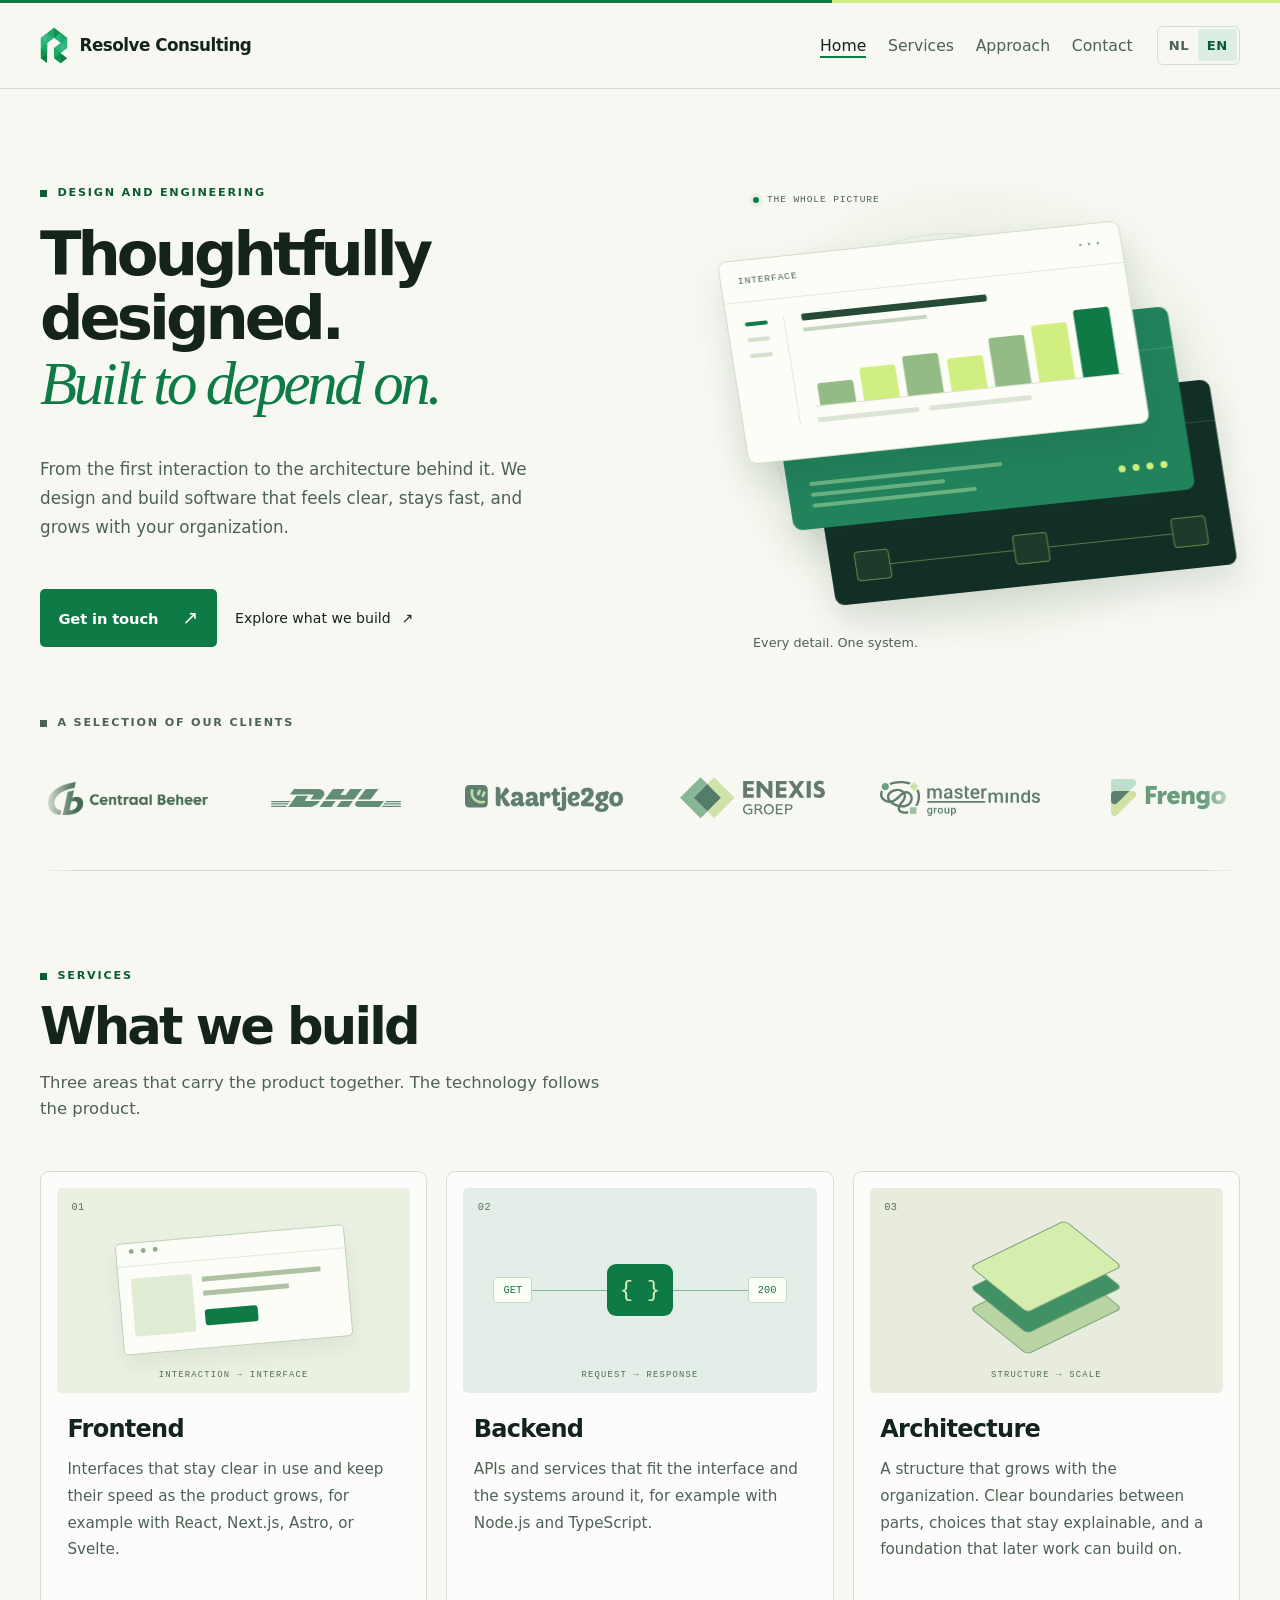
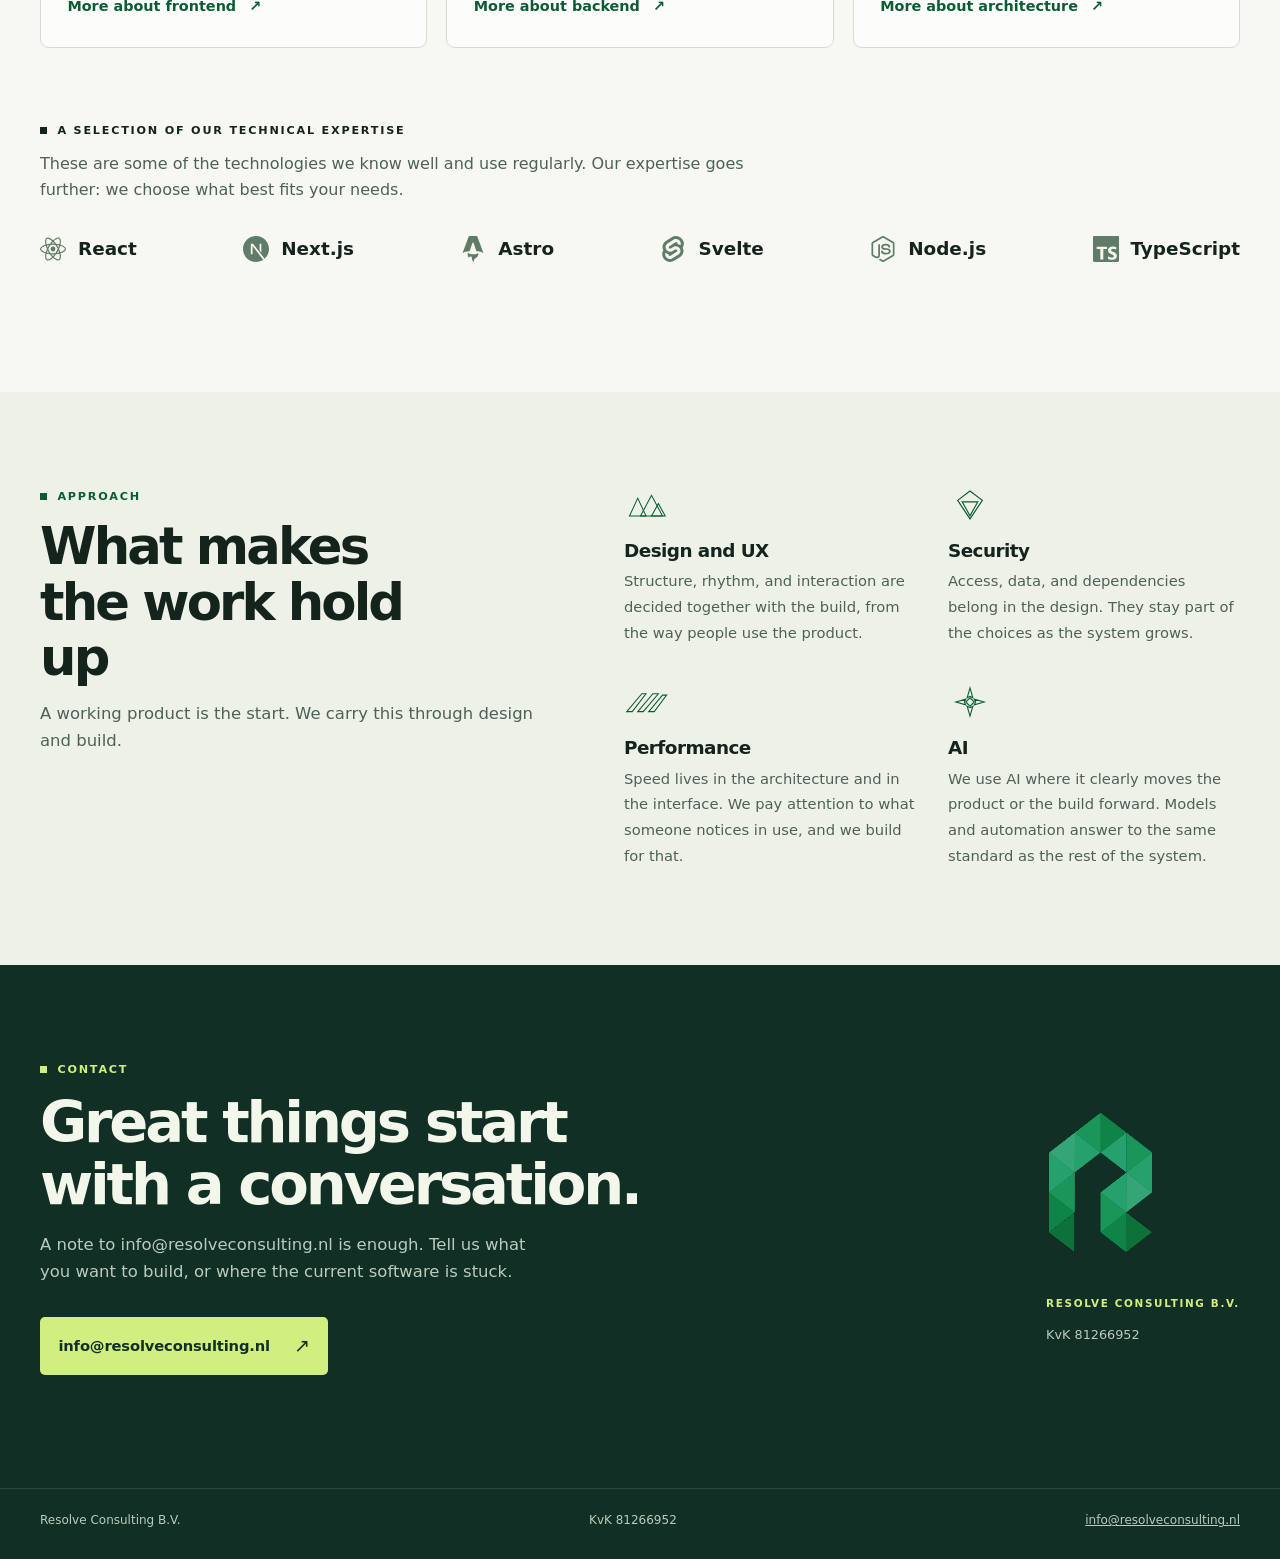
==== commit d9a75ee5: "update tech ribbon" ====
--- a/index.html
+++ b/index.html
@@ -84,18 +84,29 @@
             <div class="system-layer interface-layer"><div class="layer-label"><span class="t-nl">GEBRUIKERSINTERFACE</span><span class="t-en">INTERFACE</span><span class="window-dots">•••</span></div><div class="mock-interface"><div class="mock-sidebar"><i></i><i></i><i></i></div><div class="mock-main"><div class="mock-heading"></div><div class="mock-subheading"></div><div class="mock-chart"><i></i><i></i><i></i><i></i><i></i><i></i><i></i></div><div class="mock-bottom"><i></i><i></i></div></div></div></div>
             <div class="art-footnote"><span class="t-nl">Elk detail. Eén geheel.</span><span class="t-en">Every detail. One system.</span></div>
           </div>
-          <ul class="stack">
-            <li>
-              <span class="t-nl">Onder meer</span>
-              <span class="t-en">Among others</span>
-            </li>
-            <li>React</li>
-            <li>Next.js</li>
-            <li>Astro</li>
-            <li>Svelte</li>
-            <li>Node.js</li>
-            <li>TypeScript</li>
+        </div>
+      </section>
+
+      <section class="clients" aria-labelledby="clients-title">
+        <div class="wrap">
+          <div class="clients-heading">
+          <h2 id="clients-title" class="kicker">
+            <span class="t-nl">Een selectie van onze klanten</span>
+            <span class="t-en">A selection of our clients</span>
+          </h2>
+          </div>
+          <div class="clients-viewport" id="clients-carousel">
+          <div class="clients-track">
+          <ul class="client-logos">
+            <li><a href="https://www.centraalbeheer.nl/"><img class="client-logo client-logo--cb" src="assets/clients/centraal-beheer.png" alt="Centraal Beheer" width="800" height="166" loading="lazy" /></a></li>
+            <li><a href="https://www.dhl.com/"><img class="client-logo client-logo--dhl" src="assets/clients/dhl-green.svg" alt="DHL" width="144" height="20" loading="lazy" /></a></li>
+            <li><a href="https://www.kaartje2go.nl/"><img class="client-logo" src="assets/clients/kaartje2go-green.svg" alt="Kaartje2go" width="462" height="79" loading="lazy" /></a></li>
+            <li><a href="https://www.enexis.nl/"><img class="client-logo client-logo--enexis" src="assets/clients/enexis-groep-green.svg" alt="Enexis Groep" width="163" height="47" loading="lazy" /></a></li>
+            <li><a href="https://masterminds.io/"><img class="client-logo" src="assets/clients/masterminds-green.svg" alt="Masterminds" width="423" height="92" loading="lazy" /></a></li>
+            <li><a href="https://frengo.nl/"><img class="client-logo client-logo--frengo" src="assets/clients/frengo-green.svg" alt="Frengo" width="130" height="42" loading="lazy" /></a></li>
           </ul>
+          </div>
+          </div>
         </div>
       </section>
 
@@ -153,6 +164,24 @@
               </div>
               <a class="service-link" href="architectuur.html"><span class="t-nl">Meer over architectuur</span><span class="t-en">More about architecture</span> <span aria-hidden="true">↗</span></a>
             </article>
+          </div>
+          <div class="technology-ribbon" aria-labelledby="technology-label">
+            <h2 id="technology-label" class="kicker technology-label">
+              <span class="t-nl">Een greep uit onze technische expertise</span>
+              <span class="t-en">A selection of our technical expertise</span>
+            </h2>
+            <p class="technology-intro">
+              <span class="t-nl">Met deze technologieën werken we graag en veel. Onze expertise gaat verder: we kiezen wat het beste past bij jouw vraagstuk.</span>
+              <span class="t-en">These are some of the technologies we know well and use regularly. Our expertise goes further: we choose what best fits your needs.</span>
+            </p>
+            <ul class="stack">
+              <li><img src="assets/technologies/react.svg" alt="" width="20" height="20" loading="lazy" />React</li>
+              <li><img src="assets/technologies/nextdotjs.svg" alt="" width="20" height="20" loading="lazy" />Next.js</li>
+              <li><img src="assets/technologies/astro.svg" alt="" width="20" height="20" loading="lazy" />Astro</li>
+              <li><img src="assets/technologies/svelte.svg" alt="" width="20" height="20" loading="lazy" />Svelte</li>
+              <li><img src="assets/technologies/nodedotjs.svg" alt="" width="20" height="20" loading="lazy" />Node.js</li>
+              <li><img src="assets/technologies/typescript.svg" alt="" width="20" height="20" loading="lazy" />TypeScript</li>
+            </ul>
           </div>
         </div>
       </section>
@@ -264,5 +293,6 @@
       </div>
     </footer>
     <script src="site.js?v=3"></script>
+    <script src="clients.js?v=2"></script>
   </body>
 </html>
--- a/styles.css
+++ b/styles.css
@@ -245,26 +245,8 @@
   text-underline-offset: 0.18em;
 }
 
-.stack {
-  display: flex;
-  flex-wrap: wrap;
-  gap: 0.35rem 0;
-  margin: 3.25rem 0 0;
-  padding: 1.25rem 0 0;
-  border-top: 1px solid var(--line);
-  list-style: none;
-}
-
-.stack li {
-  color: var(--muted);
-  font-size: 0.98rem;
-}
-
-.stack li:not(:last-child)::after {
-  content: "·";
-  margin: 0 0.8rem;
-  color: var(--green);
-}
+
+
 
 .section {
   padding: clamp(3.5rem, 8vw, 6rem) 0;
@@ -433,10 +415,6 @@
 .quiet { font-size: .88rem; font-weight: 500; text-decoration: none; }
 .quiet:hover { text-decoration: underline; text-underline-offset: 5px; }
 .quiet > span:last-child { margin-left: .4rem; }
-.stack { grid-column: 1 / -1; align-items: center; justify-content: space-between; margin-top: 4.5rem; padding: 1.4rem 0; border-bottom: 1px solid var(--line); }
-.stack li { font-weight: 600; font-size: .9rem; }
-.stack li:first-child { font-size: .72rem; font-weight: 400; text-transform: uppercase; letter-spacing: .12em; }
-.stack li:not(:last-child)::after { content: none; }
 .system-art { grid-column: 2; grid-row: 1 / 5; position: relative; align-self: center; height: 475px; min-width: 0; background: radial-gradient(ellipse at center, #d6e7cf 0%, #edf1e6 52%, transparent 73%); isolation: isolate; }
 .art-grid { position: absolute; inset: 0; background-image: linear-gradient(#14372809 1px, transparent 1px), linear-gradient(90deg,#14372809 1px,transparent 1px); background-size: 32px 32px; mask-image: radial-gradient(ellipse,black 25%,transparent 72%); }
 .art-caption, .art-footnote { position: absolute; left: 7%; right: 3%; display: flex; align-items: center; gap: .5rem; font-family: 'Consolas', monospace; font-size: .6rem; letter-spacing: .09em; color: var(--muted); }
@@ -548,8 +526,6 @@
   h1 { max-width: 19ch; font-size: clamp(3rem,7.5vw,4.5rem); }
   .hero .lead { max-width: 35rem; }
   .system-art { grid-column: 1; grid-row: auto; width: min(100%,470px); height: 460px; justify-self: center; margin-top: 2.5rem; }
-  .stack { margin-top: 2.5rem; gap: 1rem 1.5rem; justify-content: flex-start; }
-  .stack li:first-child { flex-basis: 100%; }
   .services { gap: .8rem; }
   .service { padding: .65rem .65rem 1.4rem; }
   .service-visual { height: 175px; }
@@ -684,3 +660,55 @@
   .detail-steps .num { margin-bottom: 1rem; }
   .related-links { flex-direction: column; }
 }
+
+/* A seamless client reel, with a static fallback when motion is disabled. */
+.clients { padding: 2.75rem 0 0; }
+.clients-heading { display: flex; flex-wrap: wrap; align-items: center; justify-content: space-between; gap: 1rem; margin-bottom: 1.5rem; }
+.clients .kicker { margin: 0; max-width: none; color: var(--muted); }
+.clients-viewport { mask-image: linear-gradient(to right, transparent, #000 36px, #000 calc(100% - 36px), transparent); overflow-x: auto; border-bottom: 1px solid var(--line); padding: .3rem 0 2rem; }
+.clients-track { display: flex; width: max-content; }
+.client-logos { display: flex; align-items: center; list-style: none; gap: 2rem; padding: 0 2rem 0 0; margin: 0; flex-shrink: 0; }
+.client-logos li { flex: 0 0 176px; width: 176px; }
+.client-logos a { display: flex; align-items: center; justify-content: center; min-height: 80px; padding: .5rem; border-radius: 5px; }
+.client-logos a:hover { background: var(--green-soft); }
+.client-logos a:focus-visible { outline-offset: -2px; }
+.client-logo { display: block; width: 100%; max-width: 160px; height: auto; max-height: 46px; object-fit: contain; opacity: .72; }
+.client-logo--cb { max-width: 180px; }
+.client-logo--dhl { max-width: 130px; }
+.client-logo--enexis { max-width: 145px; }
+.client-logo--frengo { max-width: 115px; }
+.clients.is-animated .clients-viewport { overflow: hidden; }
+.clients.is-animated .clients-track { animation: client-reel 38s linear infinite; }
+.clients-viewport:hover .clients-track { animation-play-state: paused; }
+/* Keep every original link reachable without chasing moving targets. */
+.clients.is-animated .clients-viewport:focus-within { overflow-x: auto; mask-image: none; }
+.clients.is-animated .clients-viewport:focus-within .clients-track { animation: none; }
+.clients-viewport:focus-within .client-logos[aria-hidden="true"] { display: none; }
+@keyframes client-reel { to { transform: translateX(-50%); } }
+@media (max-width: 600px) {
+  .client-logos { gap: 1.5rem; padding-right: 1.5rem; }
+  .client-logos li { flex-basis: 160px; width: 160px; }
+}
+@media (prefers-reduced-motion: reduce) {
+  .clients.is-animated .clients-track { animation: none; }
+  .clients.is-animated .clients-viewport { overflow-x: auto; }
+  .client-logos[aria-hidden="true"] { display: none; }
+}
+
+/* Technology supports the service offering, without competing with client logos. */
+.technology-ribbon { margin-top: 2.75rem; padding: 2rem 0; }
+.technology-label { color: var(--ink); line-height: 1.25; max-width: 44rem; }
+.technology-intro { max-width: 44rem; margin: 0 0 2rem; color: var(--muted); font-size: 1rem; }
+.stack { display: flex; flex-wrap: wrap; align-items: center; justify-content: space-between; gap: 1.5rem; width: 100%; margin: 0; padding: 0; list-style: none; }
+.stack li { display: inline-flex; align-items: center; gap: .75rem; color: var(--ink); font-size: 1.15rem; font-weight: 600; }
+.stack img { display: block; width: 26px; height: 26px; object-fit: contain; }
+.hero + .clients { padding-top: 4rem; }
+@media (min-width: 601px) and (max-width: 840px) {
+  .stack { display: grid; grid-template-columns: repeat(3, minmax(0, 1fr)); }
+}
+@media (max-width: 600px) {
+  .stack { display: grid; grid-template-columns: repeat(2, minmax(0, 1fr)); gap: 1.25rem; }
+  .stack li { font-size: 1rem; gap: .6rem; }
+  .stack img { width: 24px; height: 24px; }
+  .hero + .clients { padding-top: 2.75rem; }
+}
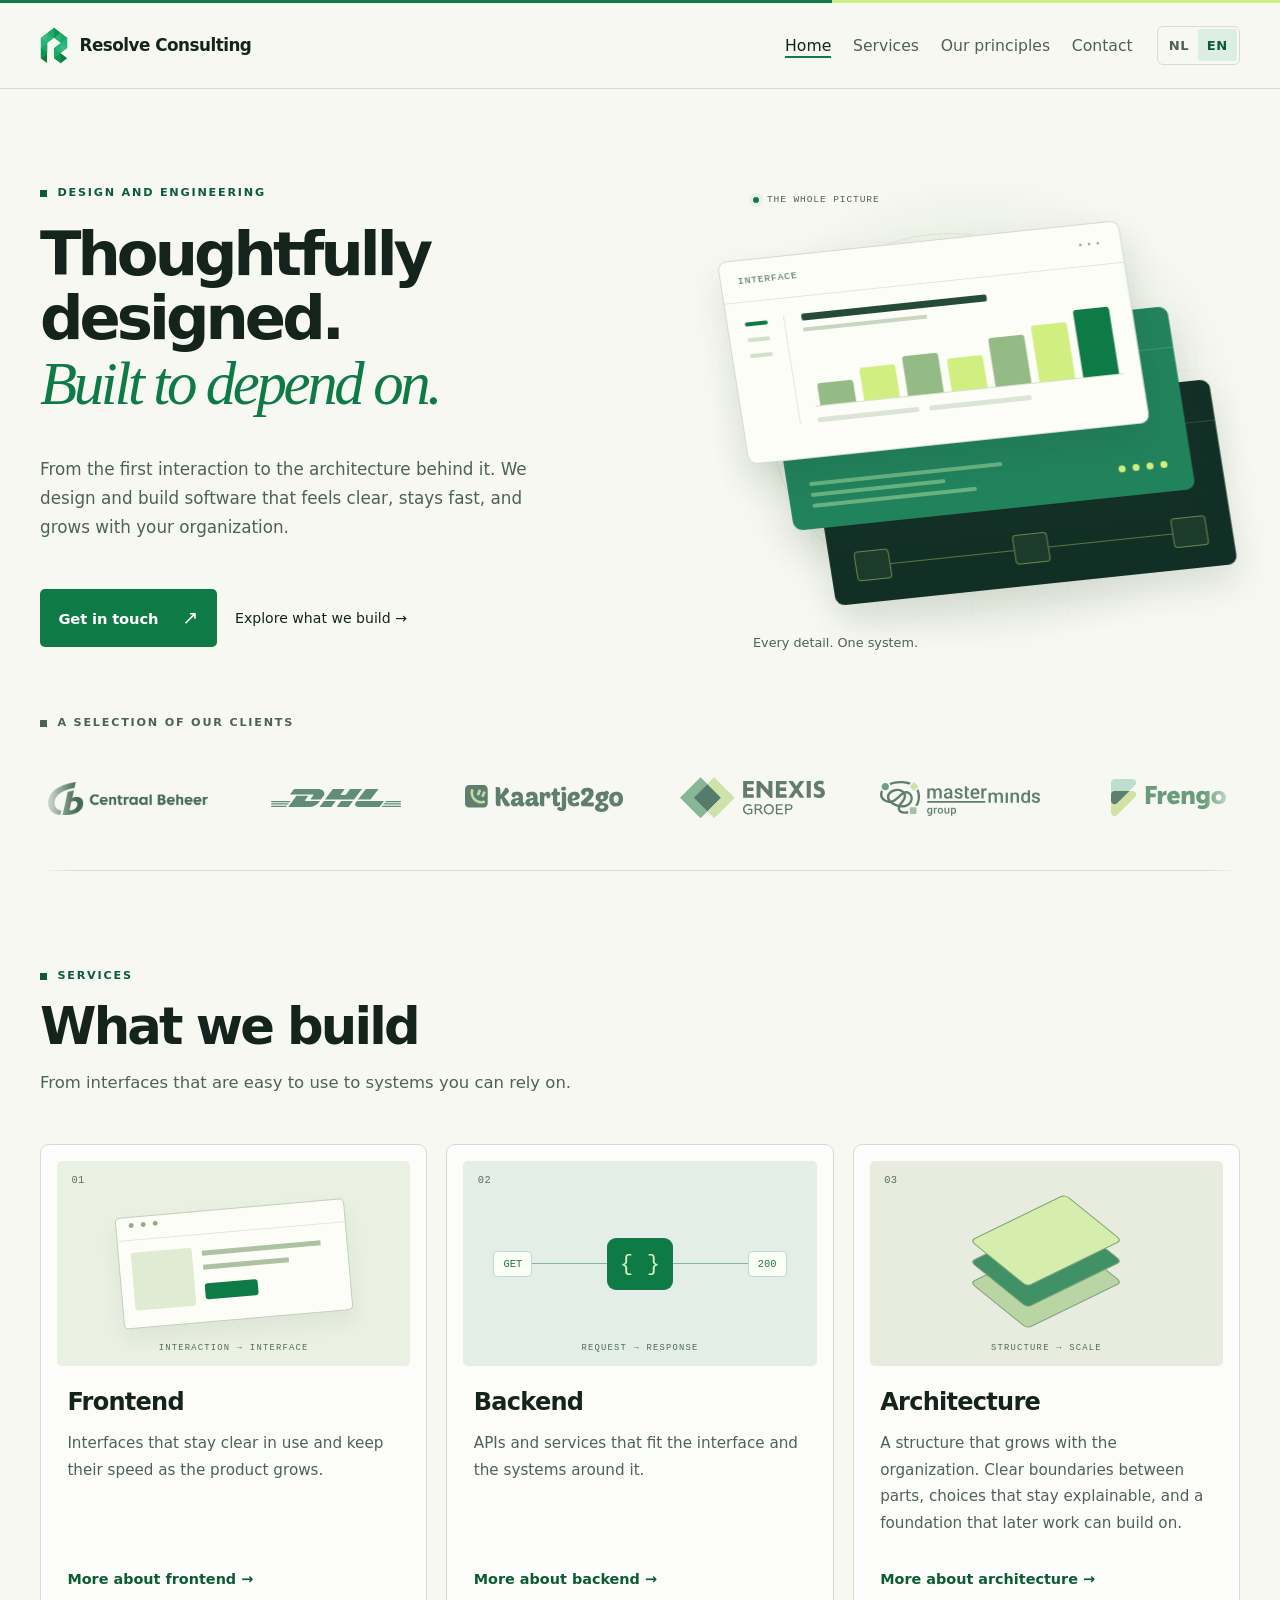
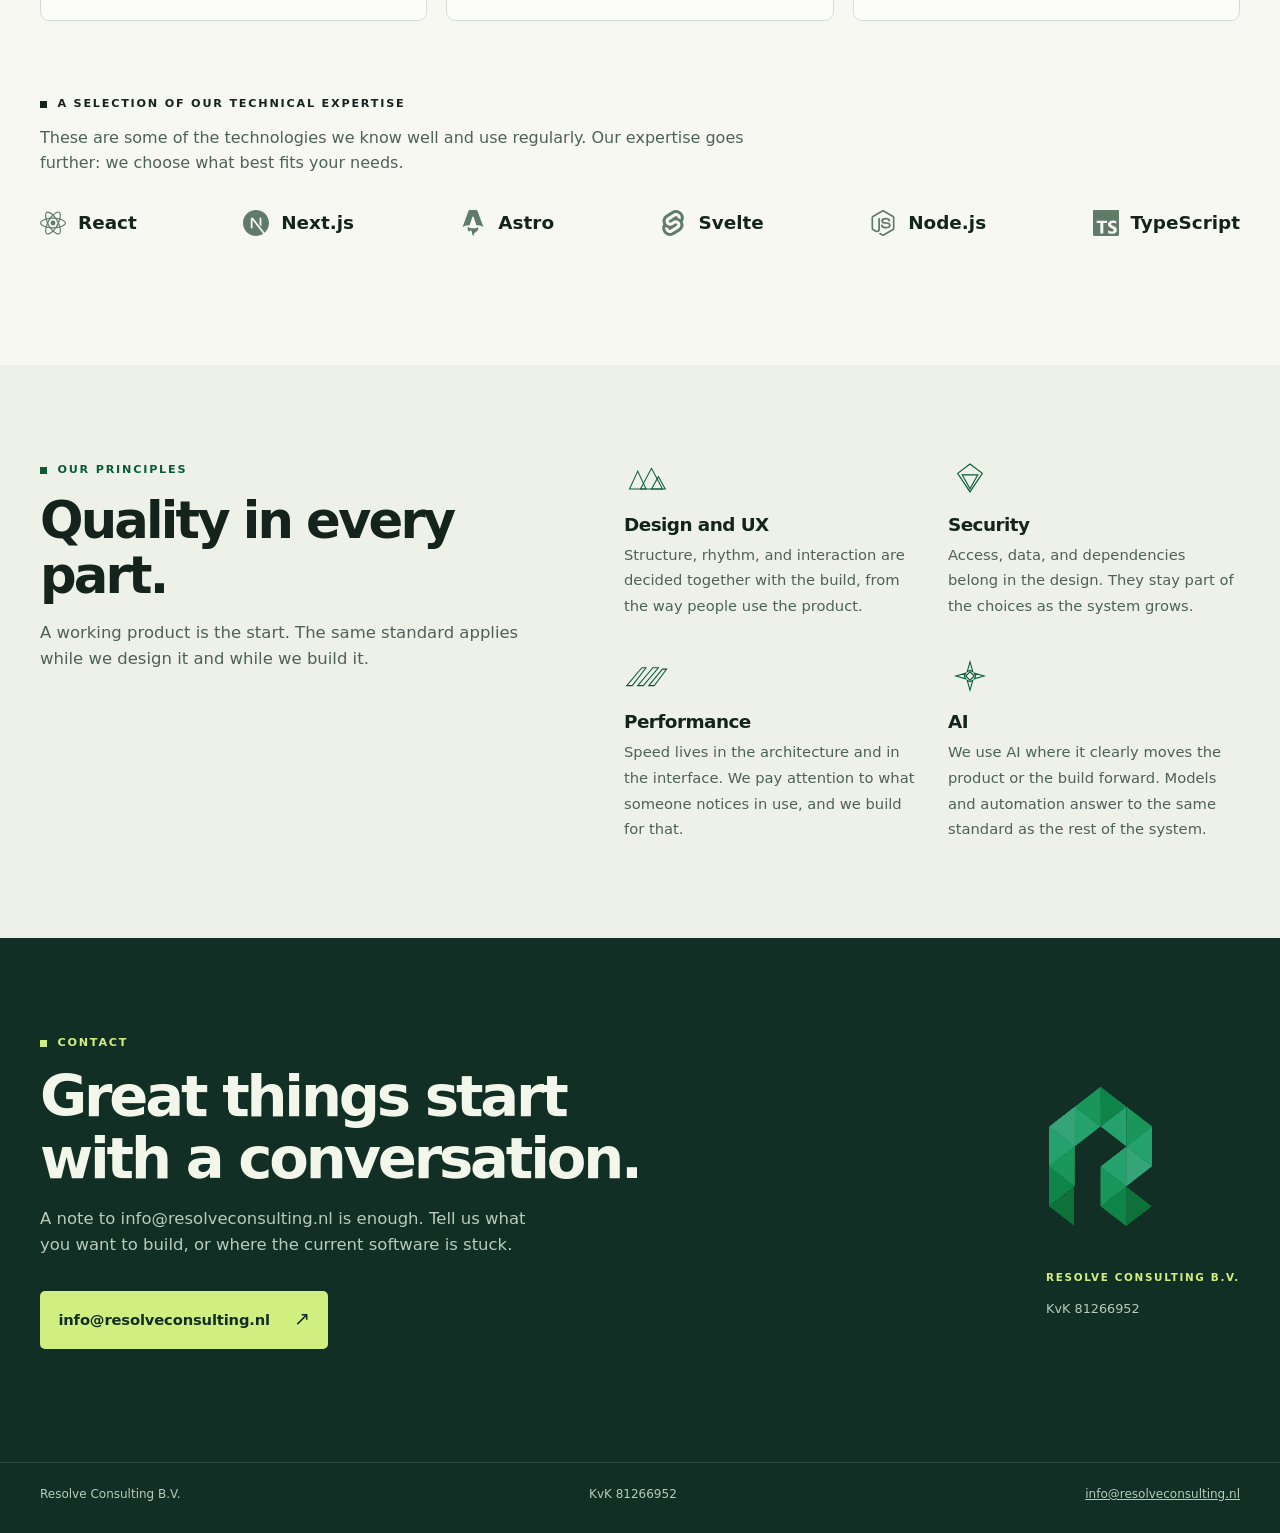
==== commit 819430ff: "text overhaul" ====
--- a/index.html
+++ b/index.html
@@ -39,8 +39,8 @@
             <span class="t-en">Services</span>
           </a>
           <a href="#aanpak">
-            <span class="t-nl">Aanpak</span>
-            <span class="t-en">Approach</span>
+            <span class="t-nl">Onze uitgangspunten</span>
+            <span class="t-en">Our principles</span>
           </a>
           <a href="#contact">Contact</a>
         </nav>
@@ -73,9 +73,10 @@
               <span class="t-nl">Neem contact op</span>
               <span class="t-en">Get in touch</span>
             </a>
-            <a class="quiet" href="#diensten"><span class="t-nl">Ontdek wat we bouwen</span><span class="t-en">Explore what we build</span> <span aria-hidden="true">↗</span></a>
+            <a class="quiet" href="#diensten"><span class="t-nl">Ontdek wat we bouwen</span><span class="t-en">Explore what we build</span> <span aria-hidden="true">→</span></a>
           </div>
           <div class="system-art" aria-hidden="true">
+            <div class="system-art-scale">
             <div class="art-grid"></div>
             <div class="art-orbit orbit-one"></div><div class="art-orbit orbit-two"></div>
             <div class="art-caption"><span class="status-dot"></span><span class="t-nl">HET GEHEEL</span><span class="t-en">THE WHOLE PICTURE</span></div>
@@ -83,6 +84,7 @@
             <div class="system-layer backend-layer"><div class="layer-label"><span class="t-nl">GEGEVENSVERWERKING</span><span class="t-en">BACKEND</span></div><div class="data-lines"><i></i><i></i><i></i></div><div class="data-flow"><span></span><span></span><span></span><span></span></div></div>
             <div class="system-layer interface-layer"><div class="layer-label"><span class="t-nl">GEBRUIKERSINTERFACE</span><span class="t-en">INTERFACE</span><span class="window-dots">•••</span></div><div class="mock-interface"><div class="mock-sidebar"><i></i><i></i><i></i></div><div class="mock-main"><div class="mock-heading"></div><div class="mock-subheading"></div><div class="mock-chart"><i></i><i></i><i></i><i></i><i></i><i></i><i></i></div><div class="mock-bottom"><i></i><i></i></div></div></div></div>
             <div class="art-footnote"><span class="t-nl">Elk detail. Eén geheel.</span><span class="t-en">Every detail. One system.</span></div>
+            </div>
           </div>
         </div>
       </section>
@@ -121,8 +123,8 @@
             <span class="t-en">What we build</span>
           </h2>
           <p class="intro">
-            <span class="t-nl">Drie terreinen die samen het product dragen. De techniek volgt het product.</span>
-            <span class="t-en">Three areas that carry the product together. The technology follows the product.</span>
+            <span class="t-nl">Van gebruiksvriendelijke interfaces tot betrouwbare systemen.</span>
+            <span class="t-en">From interfaces that are easy to use to systems you can rely on.</span>
           </p>
           <div class="services">
             <article class="service">
@@ -131,11 +133,11 @@
               <div>
                 <h3>Frontend</h3>
                 <p>
-                  <span class="t-nl">Interfaces die helder blijven in gebruik en hun snelheid houden als het product groeit, bijvoorbeeld met React, Next.js, Astro of Svelte.</span>
-                  <span class="t-en">Interfaces that stay clear in use and keep their speed as the product grows, for example with React, Next.js, Astro, or Svelte.</span>
+                  <span class="t-nl">Interfaces die helder blijven in gebruik en hun snelheid houden als het product groeit.</span>
+                  <span class="t-en">Interfaces that stay clear in use and keep their speed as the product grows.</span>
                 </p>
               </div>
-              <a class="service-link" href="frontend.html"><span class="t-nl">Meer over frontend</span><span class="t-en">More about frontend</span> <span aria-hidden="true">↗</span></a>
+              <a class="service-link" href="frontend.html"><span class="t-nl">Meer over frontend</span><span class="t-en">More about frontend</span> <span aria-hidden="true">→</span></a>
             </article>
             <article class="service">
               <p class="num">02</p>
@@ -143,11 +145,11 @@
               <div>
                 <h3>Backend</h3>
                 <p>
-                  <span class="t-nl">API's en diensten die aansluiten op de interface en op de systemen eromheen, bijvoorbeeld met Node.js en TypeScript.</span>
-                  <span class="t-en">APIs and services that fit the interface and the systems around it, for example with Node.js and TypeScript.</span>
+                  <span class="t-nl">API's en diensten die aansluiten op de interface en op de systemen eromheen.</span>
+                  <span class="t-en">APIs and services that fit the interface and the systems around it.</span>
                 </p>
               </div>
-              <a class="service-link" href="backend.html"><span class="t-nl">Meer over backend</span><span class="t-en">More about backend</span> <span aria-hidden="true">↗</span></a>
+              <a class="service-link" href="backend.html"><span class="t-nl">Meer over backend</span><span class="t-en">More about backend</span> <span aria-hidden="true">→</span></a>
             </article>
             <article class="service">
               <p class="num">03</p>
@@ -162,7 +164,7 @@
                   <span class="t-en">A structure that grows with the organization. Clear boundaries between parts, choices that stay explainable, and a foundation that later work can build on.</span>
                 </p>
               </div>
-              <a class="service-link" href="architectuur.html"><span class="t-nl">Meer over architectuur</span><span class="t-en">More about architecture</span> <span aria-hidden="true">↗</span></a>
+              <a class="service-link" href="architectuur.html"><span class="t-nl">Meer over architectuur</span><span class="t-en">More about architecture</span> <span aria-hidden="true">→</span></a>
             </article>
           </div>
           <div class="technology-ribbon" aria-labelledby="technology-label">
@@ -189,16 +191,16 @@
       <section id="aanpak" class="section">
         <div class="wrap">
           <p class="kicker">
-            <span class="t-nl">Aanpak</span>
-            <span class="t-en">Approach</span>
+            <span class="t-nl">Onze uitgangspunten</span>
+            <span class="t-en">Our principles</span>
           </p>
           <h2>
-            <span class="t-nl">Wat het werk goed maakt</span>
-            <span class="t-en">What makes the work hold up</span>
+            <span class="t-nl">Kwaliteit in elk onderdeel.</span>
+            <span class="t-en">Quality in every part.</span>
           </h2>
           <p class="intro">
             <span class="t-nl">Een werkend product is het begin. Dit nemen we mee in ontwerp en bouw.</span>
-            <span class="t-en">A working product is the start. We carry this through design and build.</span>
+            <span class="t-en">A working product is the start. The same standard applies while we design it and while we build it.</span>
           </p>
           <div class="principles">
             <article>
--- a/styles.css
+++ b/styles.css
@@ -410,12 +410,13 @@
 .lead { font-size: 1.05rem; max-width: 31rem; line-height: 1.75; margin-top: 1.65rem; }
 .hero-actions { gap: 1.15rem; margin-top: 1.8rem; }
 .button { border-radius: 5px; gap: 1.5rem; font-size: .92rem; transition: background .2s, transform .2s, box-shadow .2s; }
-.button::after { content: '↗'; font-size: 1.2rem; font-weight: 400; }
+.button::after { content: '→'; font-size: 1.2rem; font-weight: 400; }
+a.button[href^="mailto:"]::after, a.button[href^="http"]::after { content: '↗'; }
 .button:hover { transform: translateY(-2px); box-shadow: 0 6px 18px #123a2518; }
 .quiet { font-size: .88rem; font-weight: 500; text-decoration: none; }
 .quiet:hover { text-decoration: underline; text-underline-offset: 5px; }
-.quiet > span:last-child { margin-left: .4rem; }
 .system-art { grid-column: 2; grid-row: 1 / 5; position: relative; align-self: center; height: 475px; min-width: 0; background: radial-gradient(ellipse at center, #d6e7cf 0%, #edf1e6 52%, transparent 73%); isolation: isolate; }
+.system-art-scale { position: relative; width: 100%; height: 100%; }
 .art-grid { position: absolute; inset: 0; background-image: linear-gradient(#14372809 1px, transparent 1px), linear-gradient(90deg,#14372809 1px,transparent 1px); background-size: 32px 32px; mask-image: radial-gradient(ellipse,black 25%,transparent 72%); }
 .art-caption, .art-footnote { position: absolute; left: 7%; right: 3%; display: flex; align-items: center; gap: .5rem; font-family: 'Consolas', monospace; font-size: .6rem; letter-spacing: .09em; color: var(--muted); }
 .art-caption { top: 14px; }
@@ -525,7 +526,15 @@
   .hero > .wrap { grid-template-columns: 1fr; }
   h1 { max-width: 19ch; font-size: clamp(3rem,7.5vw,4.5rem); }
   .hero .lead { max-width: 35rem; }
-  .system-art { grid-column: 1; grid-row: auto; width: min(100%,470px); height: 460px; justify-self: center; margin-top: 2.5rem; }
+  .system-art { --art-scale: min(0.8, (100vw - 2 * var(--gutter)) / 524px); grid-column: 1; grid-row: auto; width: 100%; height: calc(475px * var(--art-scale) + 0.75rem); justify-self: center; margin-top: 1.35rem; overflow: hidden; display: flex; justify-content: center; }
+  .system-art-scale { width: 100%; height: 320px; flex: none; transform: scale(var(--art-scale)); transform-origin: top center; }
+  .system-layer { width: 77%; }
+  .architecture-layer { top: 221px; left: 20%; height: 187px; }
+  .backend-layer { top: 148px; left: 12%; height: 185px; }
+  .interface-layer { top: 62px; left: 3%; height: 205px; }
+  .art-orbit { width: 360px; height: 360px; left: 10%; top: 55px; }
+  .orbit-two { width: 280px; height: 280px; top: 95px; left: 18%; }
+  .layer-label { padding: 13px 17px; font-size: .6rem; }
   .services { gap: .8rem; }
   .service { padding: .65rem .65rem 1.4rem; }
   .service-visual { height: 175px; }
@@ -545,10 +554,6 @@
   .hero { padding-top: 3rem; }
   h1 { font-size: clamp(2.65rem,10.5vw,3.7rem); }
   .hero-actions { align-items: flex-start; flex-direction: column; }
-  .system-art { width: 88%; height: 450px; }
-  .art-orbit { width: 290px; height: 290px; left: 0; top: 85px; }
-  .orbit-two { width: 230px; height: 230px; left: 30px; top: 115px; }
-  .layer-label { font-size: .52rem; }
   .services { grid-template-columns: 1fr; gap: 1.2rem; }
   .service { padding: 1rem 1rem 1.8rem; }
   .service-visual { height: 210px; }
@@ -595,7 +600,7 @@
   text-decoration: underline;
   text-underline-offset: .25em;
 }
-.service-link > span:last-child { margin-left: .5rem; }
+
 .detail-hero { padding: 2rem 0 5rem; }
 .back-link { color: var(--muted); font-size: .85rem; text-decoration: none; }
 .detail-hero-grid {
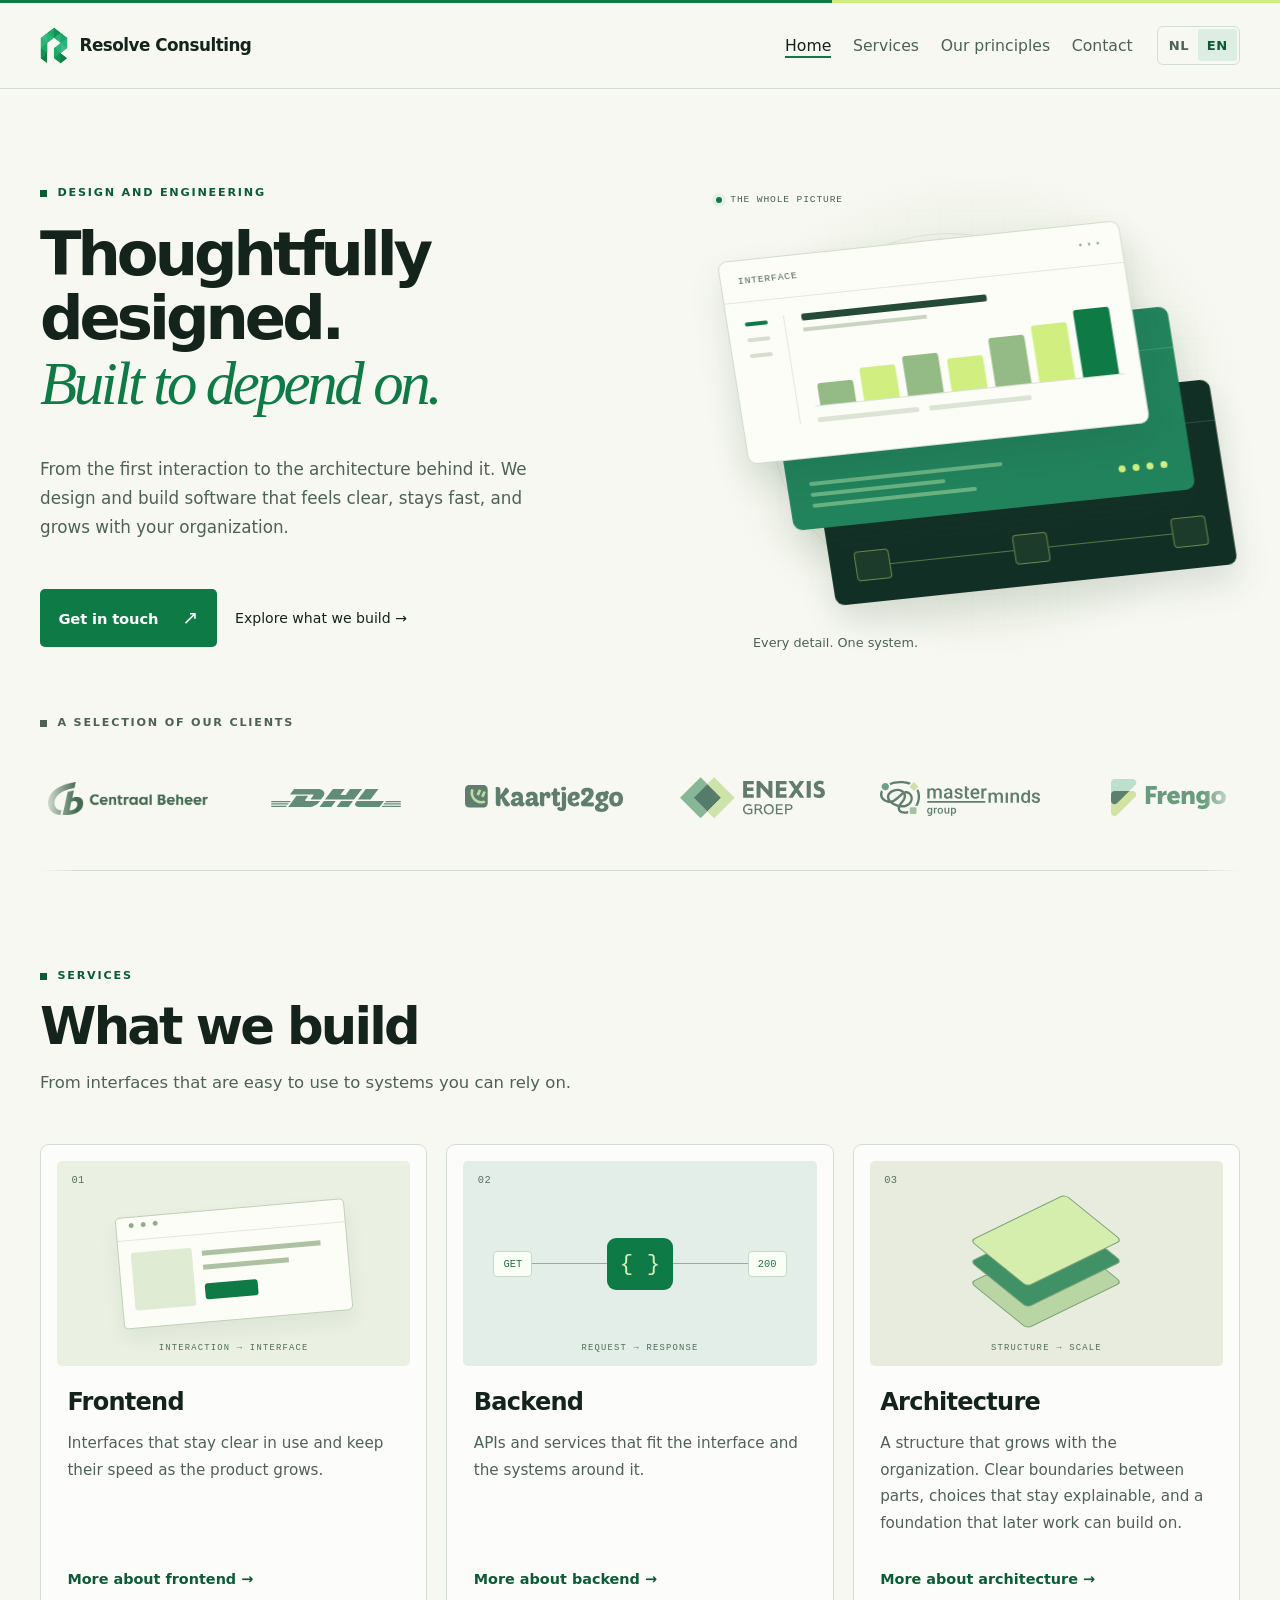
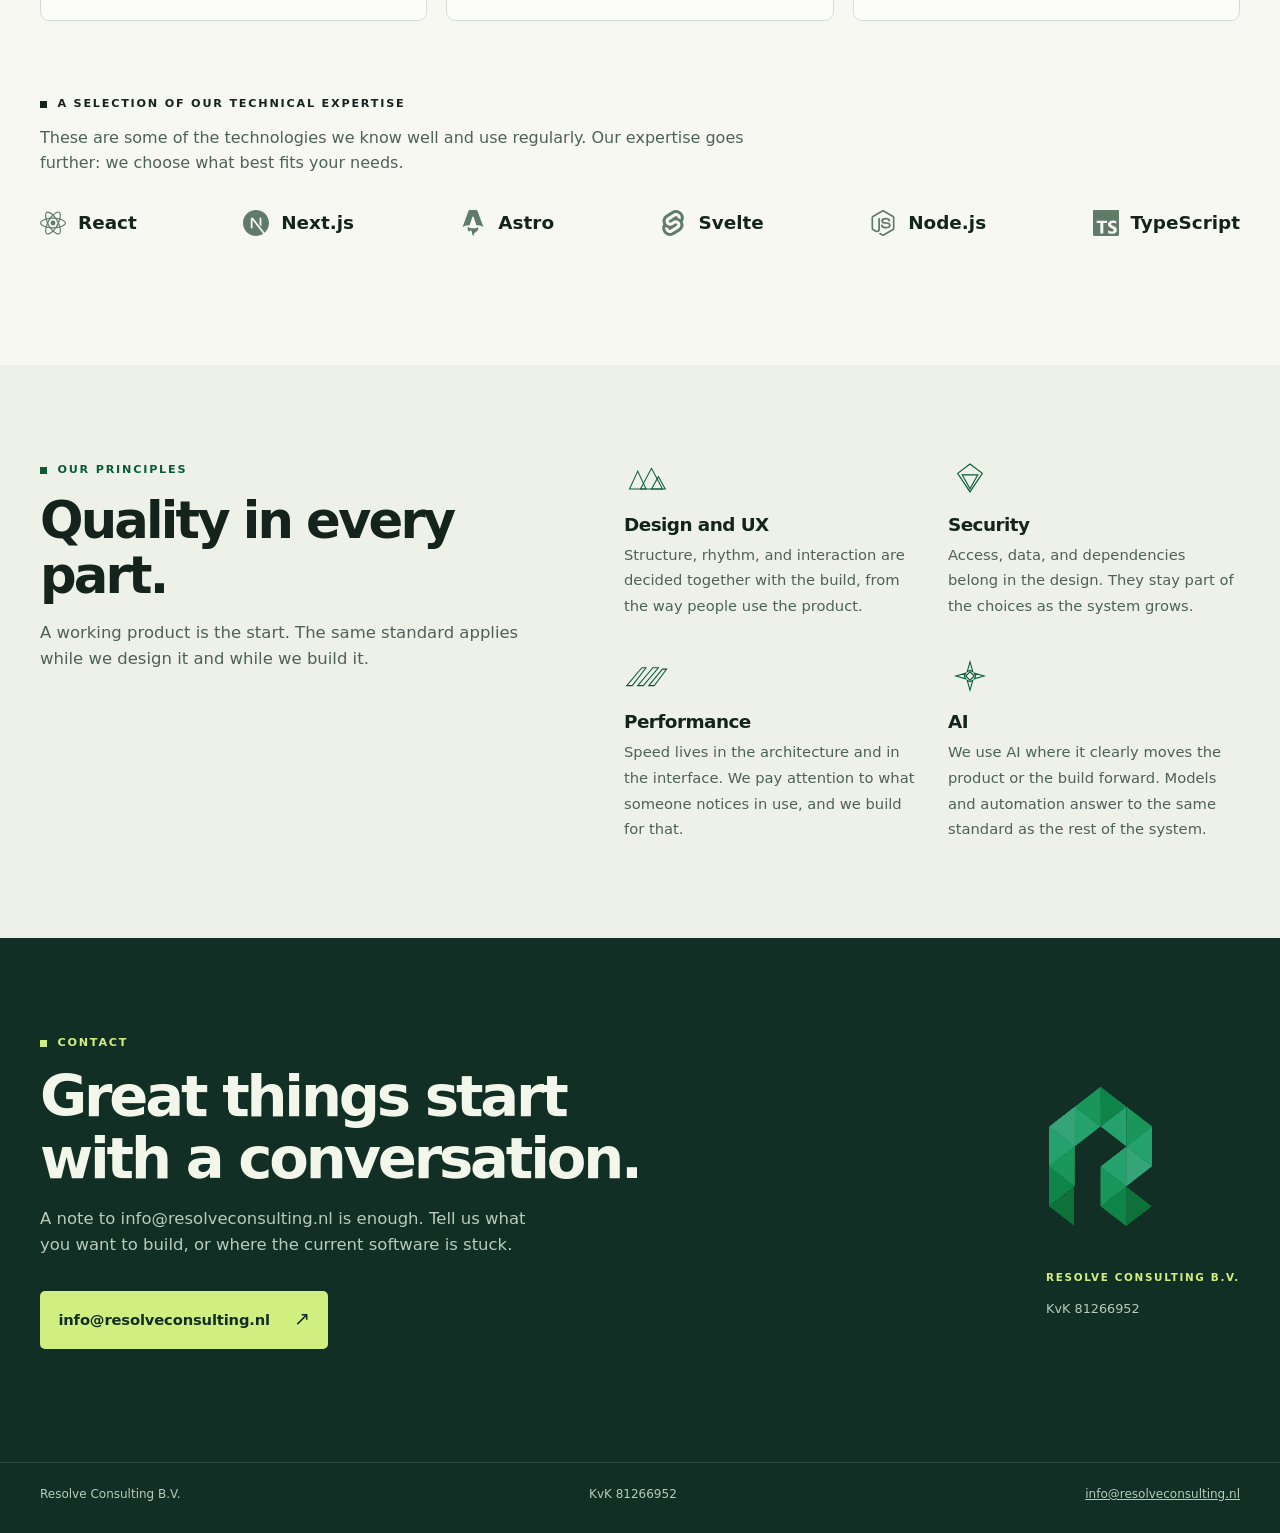
==== commit c3675e91: "hero tweaks" ====
--- a/index.html
+++ b/index.html
@@ -79,12 +79,12 @@
             <div class="system-art-scale">
             <div class="art-grid"></div>
             <div class="art-orbit orbit-one"></div><div class="art-orbit orbit-two"></div>
-            <div class="art-caption"><span class="status-dot"></span><span class="t-nl">HET GEHEEL</span><span class="t-en">THE WHOLE PICTURE</span></div>
+            <div class="art-caption"><span class="status-dot"></span><span class="t-nl">HET HELE PLAATJE</span><span class="t-en">THE WHOLE PICTURE</span></div>
             <div class="system-layer architecture-layer"><div class="layer-label"><span class="t-nl">ARCHITECTUUR</span><span class="t-en">ARCHITECTURE</span></div><div class="architecture-nodes"><i></i><b></b><i></i><b></b><i></i></div></div>
             <div class="system-layer backend-layer"><div class="layer-label"><span class="t-nl">GEGEVENSVERWERKING</span><span class="t-en">BACKEND</span></div><div class="data-lines"><i></i><i></i><i></i></div><div class="data-flow"><span></span><span></span><span></span><span></span></div></div>
             <div class="system-layer interface-layer"><div class="layer-label"><span class="t-nl">GEBRUIKERSINTERFACE</span><span class="t-en">INTERFACE</span><span class="window-dots">•••</span></div><div class="mock-interface"><div class="mock-sidebar"><i></i><i></i><i></i></div><div class="mock-main"><div class="mock-heading"></div><div class="mock-subheading"></div><div class="mock-chart"><i></i><i></i><i></i><i></i><i></i><i></i><i></i></div><div class="mock-bottom"><i></i><i></i></div></div></div></div>
+            </div>
             <div class="art-footnote"><span class="t-nl">Elk detail. Eén geheel.</span><span class="t-en">Every detail. One system.</span></div>
-            </div>
           </div>
         </div>
       </section>
--- a/styles.css
+++ b/styles.css
@@ -419,7 +419,7 @@
 .system-art-scale { position: relative; width: 100%; height: 100%; }
 .art-grid { position: absolute; inset: 0; background-image: linear-gradient(#14372809 1px, transparent 1px), linear-gradient(90deg,#14372809 1px,transparent 1px); background-size: 32px 32px; mask-image: radial-gradient(ellipse,black 25%,transparent 72%); }
 .art-caption, .art-footnote { position: absolute; left: 7%; right: 3%; display: flex; align-items: center; gap: .5rem; font-family: 'Consolas', monospace; font-size: .6rem; letter-spacing: .09em; color: var(--muted); }
-.art-caption { top: 14px; }
+.art-caption { left: 0; top: 14px;}
 .status-dot { width: 6px; height: 6px; border-radius: 50%; background: var(--green); box-shadow: 0 0 0 4px #0e7a4610; }
 .art-footnote { bottom: 0; font-family: inherit; font-size: .8rem; letter-spacing: 0; }
 .art-orbit { position: absolute; border: 1px solid #0e7a4617; border-radius: 50%; width: 360px; height: 360px; left: 10%; top: 55px; }
@@ -526,8 +526,9 @@
   .hero > .wrap { grid-template-columns: 1fr; }
   h1 { max-width: 19ch; font-size: clamp(3rem,7.5vw,4.5rem); }
   .hero .lead { max-width: 35rem; }
-  .system-art { --art-scale: min(0.8, (100vw - 2 * var(--gutter)) / 524px); grid-column: 1; grid-row: auto; width: 100%; height: calc(475px * var(--art-scale) + 0.75rem); justify-self: center; margin-top: 1.35rem; overflow: hidden; display: flex; justify-content: center; }
-  .system-art-scale { width: 100%; height: 320px; flex: none; transform: scale(var(--art-scale)); transform-origin: top center; }
+  .system-art { grid-column: 1; grid-row: auto; width: 100%; height: calc(475px * 0.54 + 2.15rem); justify-self: center; margin-top: .85rem; overflow: hidden; }
+  .system-art-scale { position: absolute; left: 50%; top: 0; width: 524px; height: 475px; margin-left: -262px; transform: scale(0.54); transform-origin: top center; }
+  .system-art .art-footnote { z-index: 1; }
   .system-layer { width: 77%; }
   .architecture-layer { top: 221px; left: 20%; height: 187px; }
   .backend-layer { top: 148px; left: 12%; height: 185px; }
@@ -546,6 +547,7 @@
   .principles { margin-top: 3rem; }
 }
 @media (max-width: 600px) {
+  .art-caption { font-size: 1rem }
   .brand { font-size: .95rem; gap: .5rem; }
   .brand img { height: 2rem; }
   .bar { gap: .7rem; }
@@ -554,6 +556,7 @@
   .hero { padding-top: 3rem; }
   h1 { font-size: clamp(2.65rem,10.5vw,3.7rem); }
   .hero-actions { align-items: flex-start; flex-direction: column; }
+  .system-art { height: calc(475px * 0.46 + 1.9rem); margin-top: .65rem; }
   .services { grid-template-columns: 1fr; gap: 1.2rem; }
   .service { padding: 1rem 1rem 1.8rem; }
   .service-visual { height: 210px; }
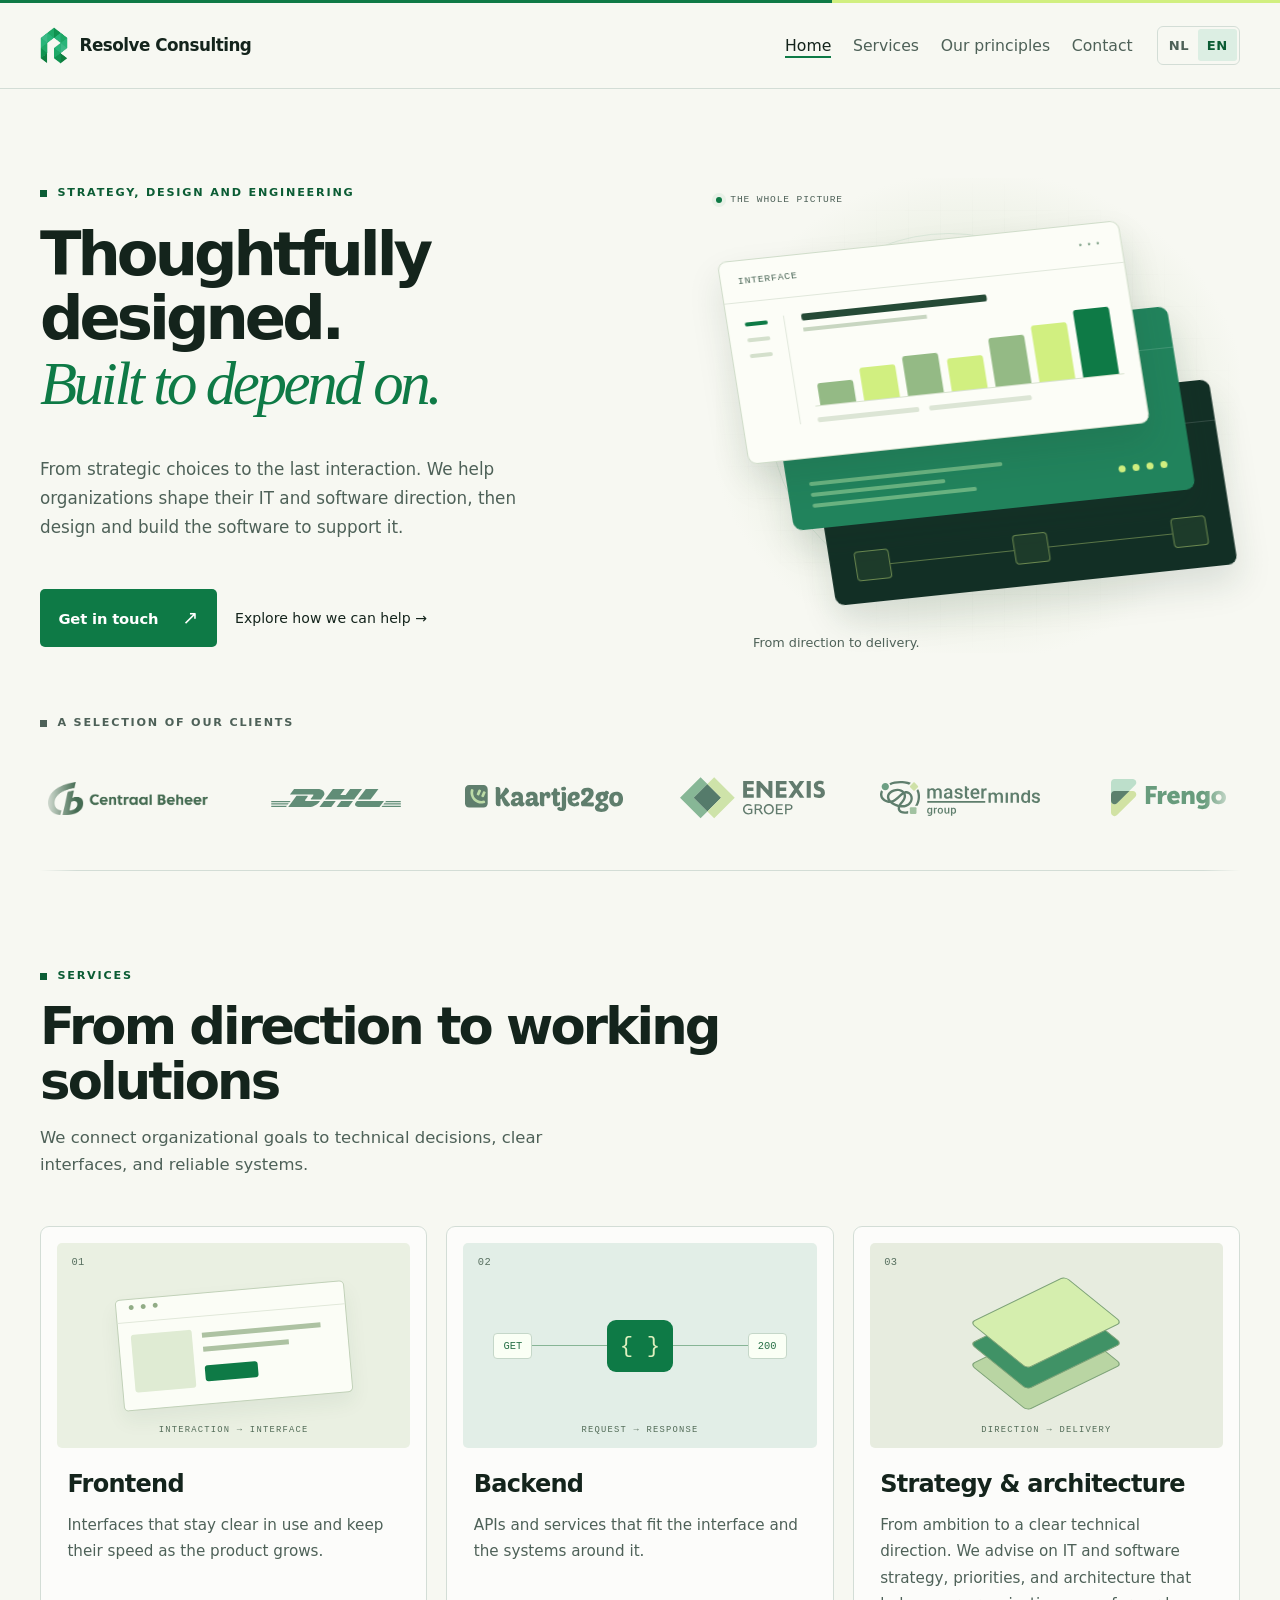
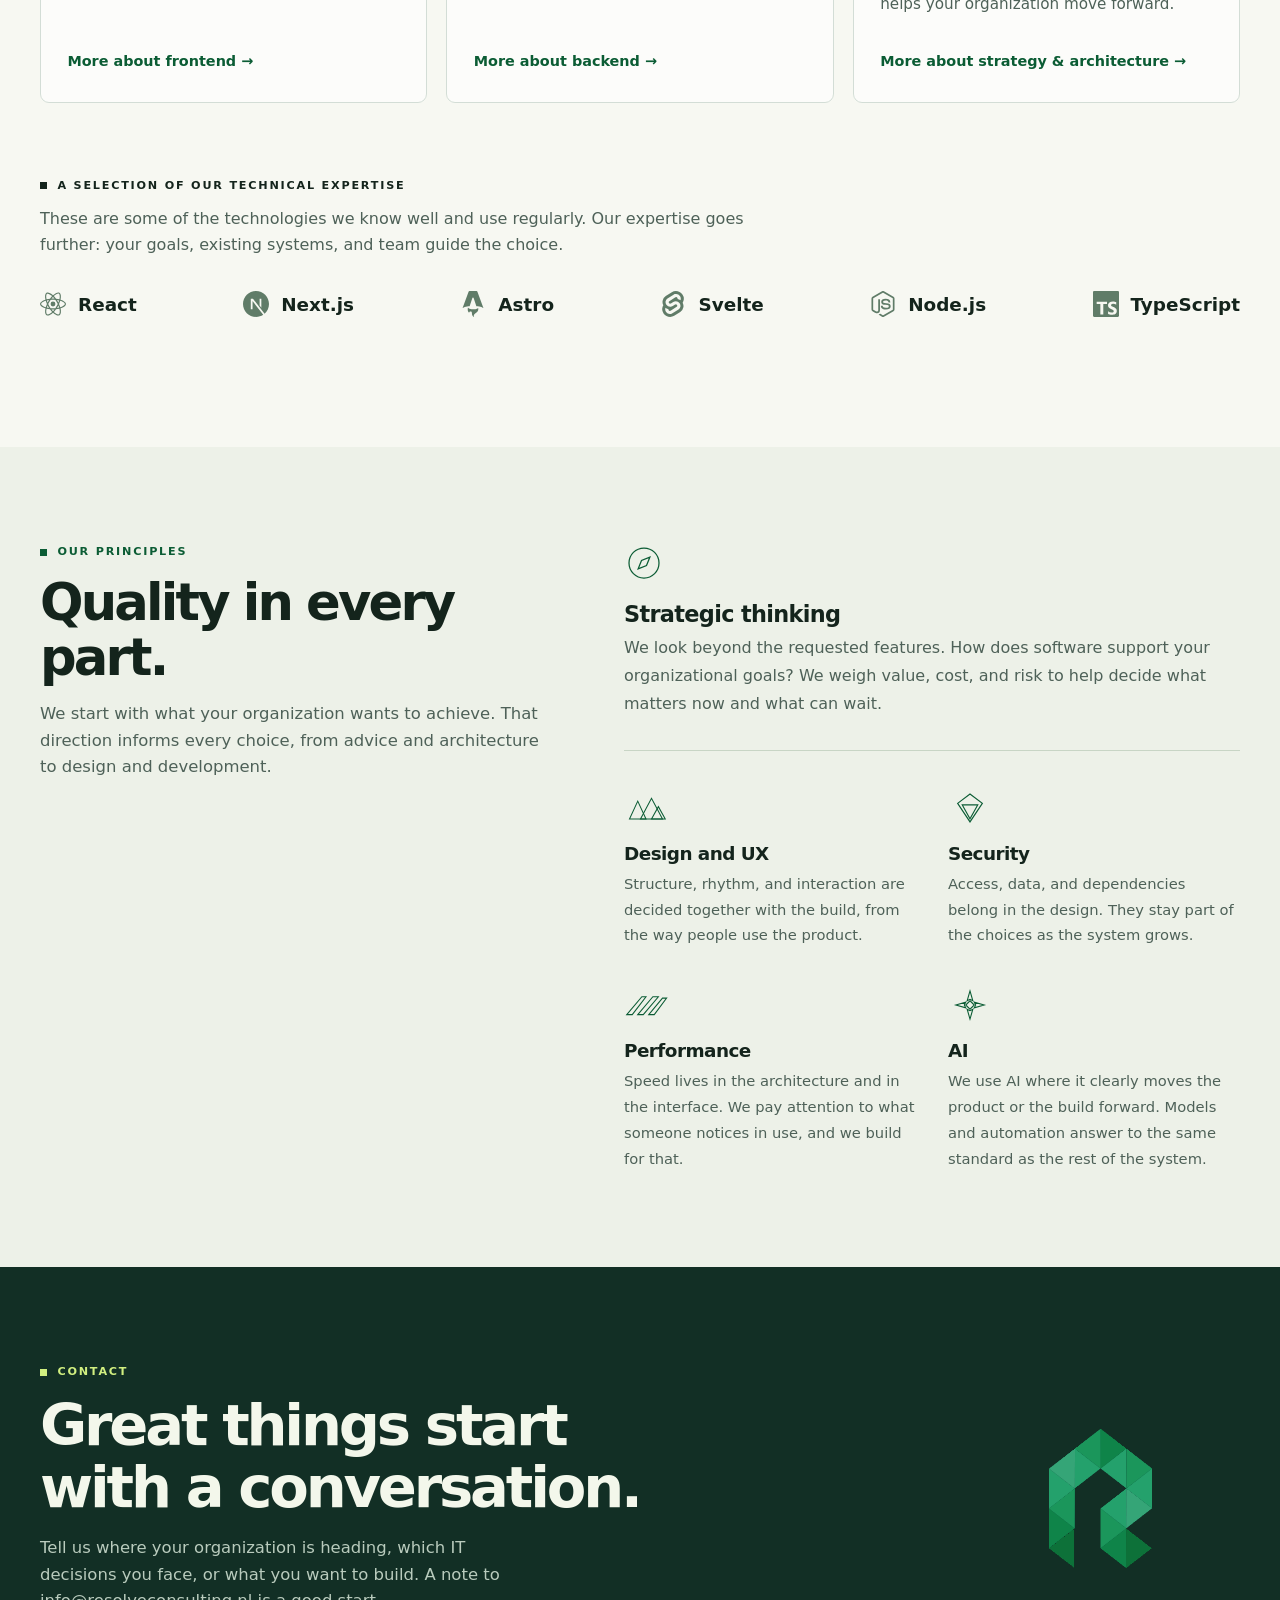
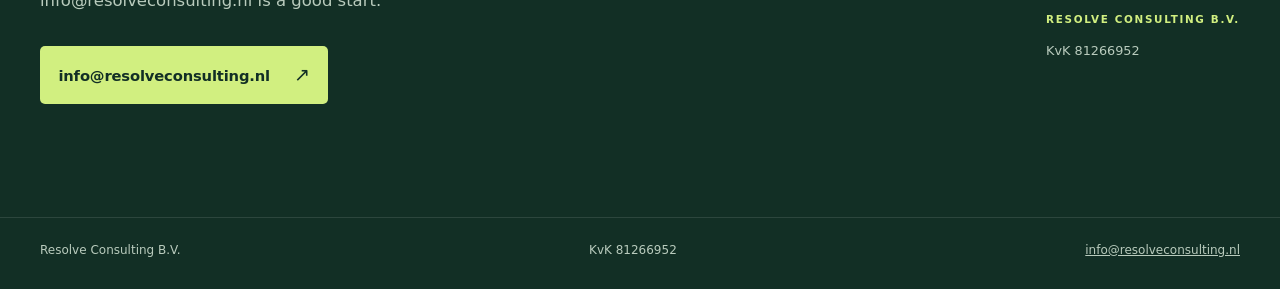
==== commit cea12293: "Strategy is a thang" ====
--- a/index.html
+++ b/index.html
@@ -1,15 +1,31 @@
 <!DOCTYPE html>
-<html lang="nl" data-desc-nl="Resolve Consulting ontwerpt en bouwt software voor bedrijven. Van interface tot architectuur, met aandacht voor design, UX, security en performance." data-desc-en="Resolve Consulting designs and builds software for companies. From the interface to the architecture, with care for design, UX, security, and performance.">
+<html lang="nl" data-desc-nl="Resolve Consulting helpt organisaties met IT- en softwarestrategie, architectuur, ontwerp en bouw. Van een heldere koers tot software die werkt." data-desc-en="Resolve Consulting helps organizations with IT and software strategy, architecture, design, and development. From clear direction to working software.">
   <head>
     <meta charset="utf-8" />
     <meta name="viewport" content="width=device-width, initial-scale=1" />
     <title>Resolve Consulting</title>
     <meta
       name="description"
-      content="Resolve Consulting ontwerpt en bouwt software voor bedrijven. Van interface tot architectuur, met aandacht voor design, UX, security en performance."
+      content="Resolve Consulting helpt organisaties met IT- en softwarestrategie, architectuur, ontwerp en bouw. Van een heldere koers tot software die werkt."
     />
     <meta name="theme-color" content="#f7f8f2" />
     <link rel="canonical" href="https://resolveconsulting.nl/" />
+    <meta property="og:type" content="website" />
+    <meta property="og:site_name" content="Resolve Consulting" />
+    <meta property="og:locale" content="nl_NL" />
+    <meta property="og:locale:alternate" content="en_US" />
+    <meta property="og:url" content="https://resolveconsulting.nl/" />
+    <meta property="og:title" content="Resolve Consulting" />
+    <meta property="og:description" content="Resolve Consulting helpt organisaties met IT- en softwarestrategie, architectuur, ontwerp en bouw. Van een heldere koers tot software die werkt." />
+    <meta property="og:image" content="https://resolveconsulting.nl/assets/og.png" />
+    <meta property="og:image:type" content="image/png" />
+    <meta property="og:image:width" content="1200" />
+    <meta property="og:image:height" content="630" />
+    <meta property="og:image:alt" content="Resolve Consulting" />
+    <meta name="twitter:card" content="summary_large_image" />
+    <meta name="twitter:title" content="Resolve Consulting" />
+    <meta name="twitter:description" content="Resolve Consulting helpt organisaties met IT- en softwarestrategie, architectuur, ontwerp en bouw. Van een heldere koers tot software die werkt." />
+    <meta name="twitter:image" content="https://resolveconsulting.nl/assets/og.png" />
     <link rel="icon" href="assets/favicon.ico" sizes="any" />
     <link rel="icon" type="image/png" sizes="32x32" href="assets/favicon-32x32.png" />
     <link rel="icon" type="image/png" sizes="16x16" href="assets/favicon-16x16.png" />
@@ -18,7 +34,7 @@
       html[lang="en"] .t-nl { display: none !important; }
       html:not([lang="en"]) .t-en { display: none !important; }
     </style>
-    <script src="language.js?v=1"></script>
+    <script src="language.js?v=2"></script>
   </head>
   <body>
     <a class="skip" href="#top">
@@ -57,34 +73,32 @@
       <section id="top" class="hero">
         <div class="wrap">
           <p class="kicker">
-            <span class="t-nl">Ontwerp en bouw</span>
-            <span class="t-en">Design and engineering</span>
+            <span class="t-nl">Strategie, ontwerp en bouw</span><span class="t-en">Strategy, design and engineering</span>
           </p>
           <h1>
             <span class="t-nl">Doordacht ontworpen.<br /><em>Gebouwd om op te vertrouwen.</em></span>
             <span class="t-en">Thoughtfully designed.<br /><em>Built to depend on.</em></span>
           </h1>
           <p class="lead">
-            <span class="t-nl">Van de eerste interactie tot de architectuur erachter. We ontwerpen en bouwen software die helder werkt, snel blijft en met je organisatie meegroeit.</span>
-            <span class="t-en">From the first interaction to the architecture behind it. We design and build software that feels clear, stays fast, and grows with your organization.</span>
+            <span class="t-nl">Van strategische keuzes tot de laatste interactie. We helpen organisaties hun IT- en softwarekoers bepalen en ontwerpen en bouwen de software die daarbij past.</span><span class="t-en">From strategic choices to the last interaction. We help organizations shape their IT and software direction, then design and build the software to support it.</span>
           </p>
           <div class="hero-actions">
             <a class="button" href="mailto:info@resolveconsulting.nl">
               <span class="t-nl">Neem contact op</span>
               <span class="t-en">Get in touch</span>
             </a>
-            <a class="quiet" href="#diensten"><span class="t-nl">Ontdek wat we bouwen</span><span class="t-en">Explore what we build</span> <span aria-hidden="true">→</span></a>
+            <a class="quiet" href="#diensten"><span class="t-nl">Ontdek wat we voor je kunnen doen</span><span class="t-en">Explore how we can help</span> <span aria-hidden="true">→</span></a>
           </div>
           <div class="system-art" aria-hidden="true">
             <div class="system-art-scale">
             <div class="art-grid"></div>
             <div class="art-orbit orbit-one"></div><div class="art-orbit orbit-two"></div>
             <div class="art-caption"><span class="status-dot"></span><span class="t-nl">HET HELE PLAATJE</span><span class="t-en">THE WHOLE PICTURE</span></div>
-            <div class="system-layer architecture-layer"><div class="layer-label"><span class="t-nl">ARCHITECTUUR</span><span class="t-en">ARCHITECTURE</span></div><div class="architecture-nodes"><i></i><b></b><i></i><b></b><i></i></div></div>
+            <div class="system-layer architecture-layer"><div class="layer-label"><span class="t-nl">STRATEGIE &amp; ARCHITECTUUR</span><span class="t-en">STRATEGY &amp; ARCHITECTURE</span></div><div class="architecture-nodes"><i></i><b></b><i></i><b></b><i></i></div></div>
             <div class="system-layer backend-layer"><div class="layer-label"><span class="t-nl">GEGEVENSVERWERKING</span><span class="t-en">BACKEND</span></div><div class="data-lines"><i></i><i></i><i></i></div><div class="data-flow"><span></span><span></span><span></span><span></span></div></div>
             <div class="system-layer interface-layer"><div class="layer-label"><span class="t-nl">GEBRUIKERSINTERFACE</span><span class="t-en">INTERFACE</span><span class="window-dots">•••</span></div><div class="mock-interface"><div class="mock-sidebar"><i></i><i></i><i></i></div><div class="mock-main"><div class="mock-heading"></div><div class="mock-subheading"></div><div class="mock-chart"><i></i><i></i><i></i><i></i><i></i><i></i><i></i></div><div class="mock-bottom"><i></i><i></i></div></div></div></div>
             </div>
-            <div class="art-footnote"><span class="t-nl">Elk detail. Eén geheel.</span><span class="t-en">Every detail. One system.</span></div>
+            <div class="art-footnote"><span class="t-nl">Van koers tot uitvoering.</span><span class="t-en">From direction to delivery.</span></div>
           </div>
         </div>
       </section>
@@ -119,12 +133,10 @@
             <span class="t-en">Services</span>
           </p>
           <h2>
-            <span class="t-nl">Wat we bouwen</span>
-            <span class="t-en">What we build</span>
+            <span class="t-nl">Van koers naar concrete oplossingen</span><span class="t-en">From direction to working solutions</span>
           </h2>
           <p class="intro">
-            <span class="t-nl">Van gebruiksvriendelijke interfaces tot betrouwbare systemen.</span>
-            <span class="t-en">From interfaces that are easy to use to systems you can rely on.</span>
+            <span class="t-nl">We verbinden organisatiedoelen met technische keuzes, heldere interfaces en betrouwbare systemen.</span><span class="t-en">We connect organizational goals to technical decisions, clear interfaces, and reliable systems.</span>
           </p>
           <div class="services">
             <article class="service">
@@ -153,18 +165,16 @@
             </article>
             <article class="service">
               <p class="num">03</p>
-              <div class="service-visual architecture-visual" aria-hidden="true"><div class="mini-layers"><i></i><i></i><i></i></div><span class="visual-tag"><span class="t-nl">STRUCTUUR → GROEI</span><span class="t-en">STRUCTURE → SCALE</span></span></div>
+              <div class="service-visual architecture-visual" aria-hidden="true"><div class="mini-layers"><i></i><i></i><i></i></div><span class="visual-tag"><span class="t-nl">KOERS → UITVOERING</span><span class="t-en">DIRECTION → DELIVERY</span></span></div>
               <div>
                 <h3>
-                  <span class="t-nl">Architectuur</span>
-                  <span class="t-en">Architecture</span>
+                  <span class="t-nl">Strategie &amp; architectuur</span><span class="t-en">Strategy &amp; architecture</span>
                 </h3>
                 <p>
-                  <span class="t-nl">Een opzet die meegroeit met de organisatie. Duidelijke grenzen tussen onderdelen, keuzes die uitlegbaar blijven, en een fundament waar later op voortgebouwd kan worden.</span>
-                  <span class="t-en">A structure that grows with the organization. Clear boundaries between parts, choices that stay explainable, and a foundation that later work can build on.</span>
+                  <span class="t-nl">Van ambities naar een duidelijke technische koers. We denken mee over IT- en softwarestrategie, prioriteiten en een architectuur die je organisatie verder helpt.</span><span class="t-en">From ambition to a clear technical direction. We advise on IT and software strategy, priorities, and architecture that helps your organization move forward.</span>
                 </p>
               </div>
-              <a class="service-link" href="architectuur.html"><span class="t-nl">Meer over architectuur</span><span class="t-en">More about architecture</span> <span aria-hidden="true">→</span></a>
+              <a class="service-link" href="architectuur.html"><span class="t-nl">Meer over strategie &amp; architectuur</span><span class="t-en">More about strategy &amp; architecture</span> <span aria-hidden="true">→</span></a>
             </article>
           </div>
           <div class="technology-ribbon" aria-labelledby="technology-label">
@@ -173,8 +183,7 @@
               <span class="t-en">A selection of our technical expertise</span>
             </h2>
             <p class="technology-intro">
-              <span class="t-nl">Met deze technologieën werken we graag en veel. Onze expertise gaat verder: we kiezen wat het beste past bij jouw vraagstuk.</span>
-              <span class="t-en">These are some of the technologies we know well and use regularly. Our expertise goes further: we choose what best fits your needs.</span>
+              <span class="t-nl">Met deze technologieën werken we graag en veel. Onze expertise gaat verder: doelen, bestaande systemen en je team bepalen welke techniek past.</span><span class="t-en">These are some of the technologies we know well and use regularly. Our expertise goes further: your goals, existing systems, and team guide the choice.</span>
             </p>
             <ul class="stack">
               <li><img src="assets/technologies/react.svg" alt="" width="20" height="20" loading="lazy" />React</li>
@@ -199,10 +208,15 @@
             <span class="t-en">Quality in every part.</span>
           </h2>
           <p class="intro">
-            <span class="t-nl">Een werkend product is het begin. Dit nemen we mee in ontwerp en bouw.</span>
-            <span class="t-en">A working product is the start. The same standard applies while we design it and while we build it.</span>
+            <span class="t-nl">We beginnen bij wat je organisatie wil bereiken. Die richting nemen we mee in elke keuze, van advies en architectuur tot ontwerp en bouw.</span><span class="t-en">We start with what your organization wants to achieve. That direction informs every choice, from advice and architecture to design and development.</span>
           </p>
           <div class="principles">
+            <article class="strategy-principle">
+              <svg class="pip" viewBox="0 0 48 48" aria-hidden="true"><circle cx="24" cy="24" r="18"/><path d="m31 17-4 10-10 4 4-10z"/></svg>
+              <h3><span class="t-nl">Strategisch meedenken</span><span class="t-en">Strategic thinking</span></h3>
+              <p><span class="t-nl">We kijken voorbij de gevraagde functionaliteit. Hoe draagt software bij aan je organisatiedoelen? We maken afwegingen tussen waarde, kosten en risico’s en helpen bepalen wat nu nodig is en wat later kan.</span><span class="t-en">We look beyond the requested features. How does software support your organizational goals? We weigh value, cost, and risk to help decide what matters now and what can wait.</span></p>
+            </article>
+
             <article>
               <svg class="pip" viewBox="0 0 64 36" aria-hidden="true">
                 <path d="M8 34 L20 8 L32 34 Z" />
@@ -271,8 +285,7 @@
               <span class="t-en">Great things start<br />with a conversation.</span>
             </h2>
             <p class="intro">
-              <span class="t-nl">Een bericht naar info@resolveconsulting.nl is genoeg. Vertel wat je wilt bouwen, of waar de huidige software tegenaan loopt.</span>
-              <span class="t-en">A note to info@resolveconsulting.nl is enough. Tell us what you want to build, or where the current software is stuck.</span>
+              <span class="t-nl">Vertel waar je organisatie naartoe wil, welke IT-keuzes spelen of wat je wilt bouwen. Een bericht naar info@resolveconsulting.nl is een goed begin.</span><span class="t-en">Tell us where your organization is heading, which IT decisions you face, or what you want to build. A note to info@resolveconsulting.nl is a good start.</span>
             </p>
             <p class="contact-action">
               <a class="button" href="mailto:info@resolveconsulting.nl">info@resolveconsulting.nl</a>
--- a/styles.css
+++ b/styles.css
@@ -425,6 +425,10 @@
 .art-orbit { position: absolute; border: 1px solid #0e7a4617; border-radius: 50%; width: 360px; height: 360px; left: 10%; top: 55px; }
 .orbit-two { width: 280px; height: 280px; top: 95px; left: 18%; }
 .system-layer { position: absolute; width: 77%; border-radius: 9px; transform: rotate(-9deg) skewY(3deg); box-shadow: 0 18px 35px #173b2520; animation: assemble .95s cubic-bezier(.2,.7,.2,1) both; }
+@media (hover: hover) {
+  .system-layer { scale: 1; transition: scale .2s ease, box-shadow .2s ease; }
+  .system-layer:hover { z-index: 2; scale: 1.02; box-shadow: 0 26px 46px #173b2533; }
+}
 .layer-label { display: flex; justify-content: space-between; align-items: center; padding: 13px 17px; font-family: 'Consolas', monospace; font-size: .6rem; letter-spacing: .09em; border-bottom: 1px solid #ffffff24; }
 .architecture-layer { top: 221px; left: 20%; height: 187px; background: var(--forest); color: #d1ef80; animation-delay: .1s; }
 .architecture-nodes { display: flex; align-items: center; position: absolute; bottom: 22px; left: 25px; right: 25px; }
@@ -720,3 +724,12 @@
   .stack img { width: 24px; height: 24px; }
   .hero + .clients { padding-top: 2.75rem; }
 }
+
+/* Strategy provides the shared direction for the four quality principles. */
+.principles .strategy-principle { grid-column: 1 / -1; padding-bottom: 2rem; border-bottom: 1px solid #c8d5c5; }
+.principles .strategy-principle h3 { font-size: 1.4rem; }
+.principles .strategy-principle p { max-width: 42rem; font-size: 1rem; }
+#aanpak .strategy-principle .pip { width: 40px; height: 40px; }
+@media (max-width: 600px) {
+  .principles .strategy-principle { padding-top: 0; border-top: 0; border-bottom: 0; padding-bottom: 0; }
+}
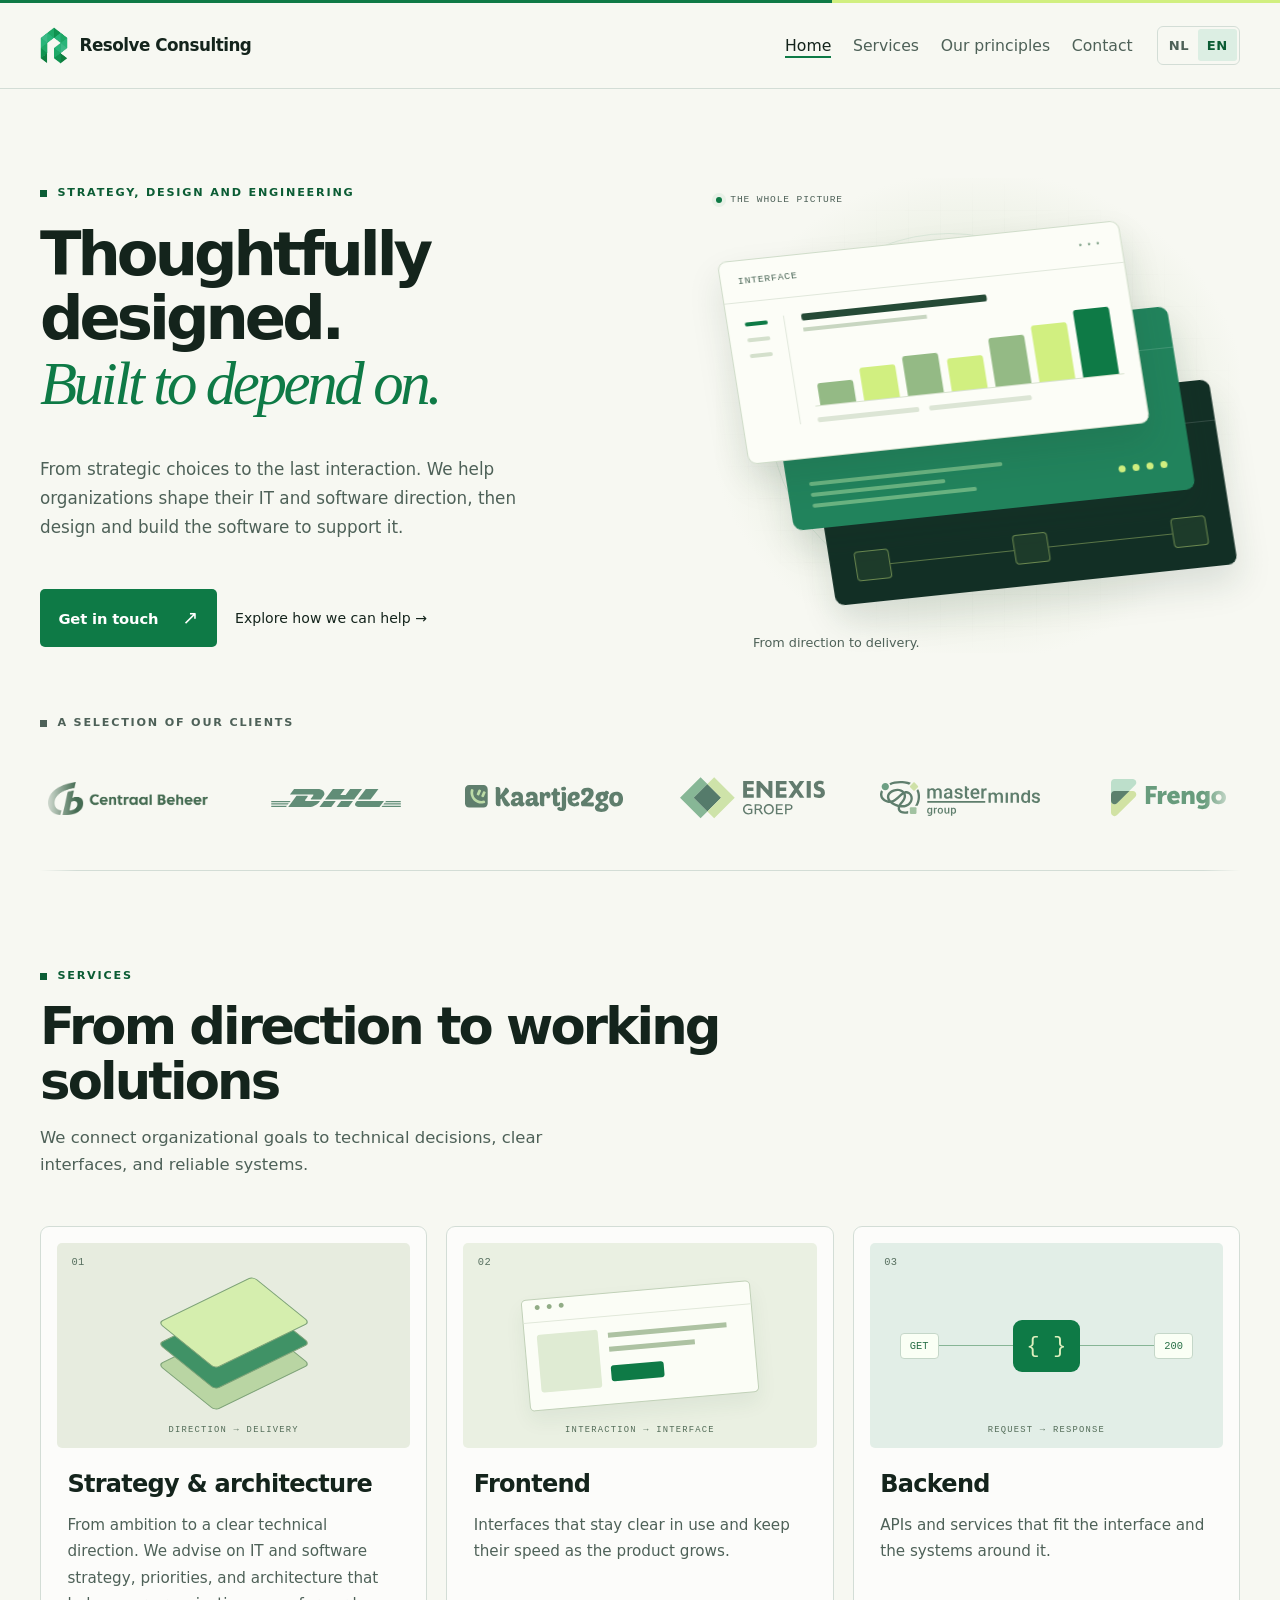
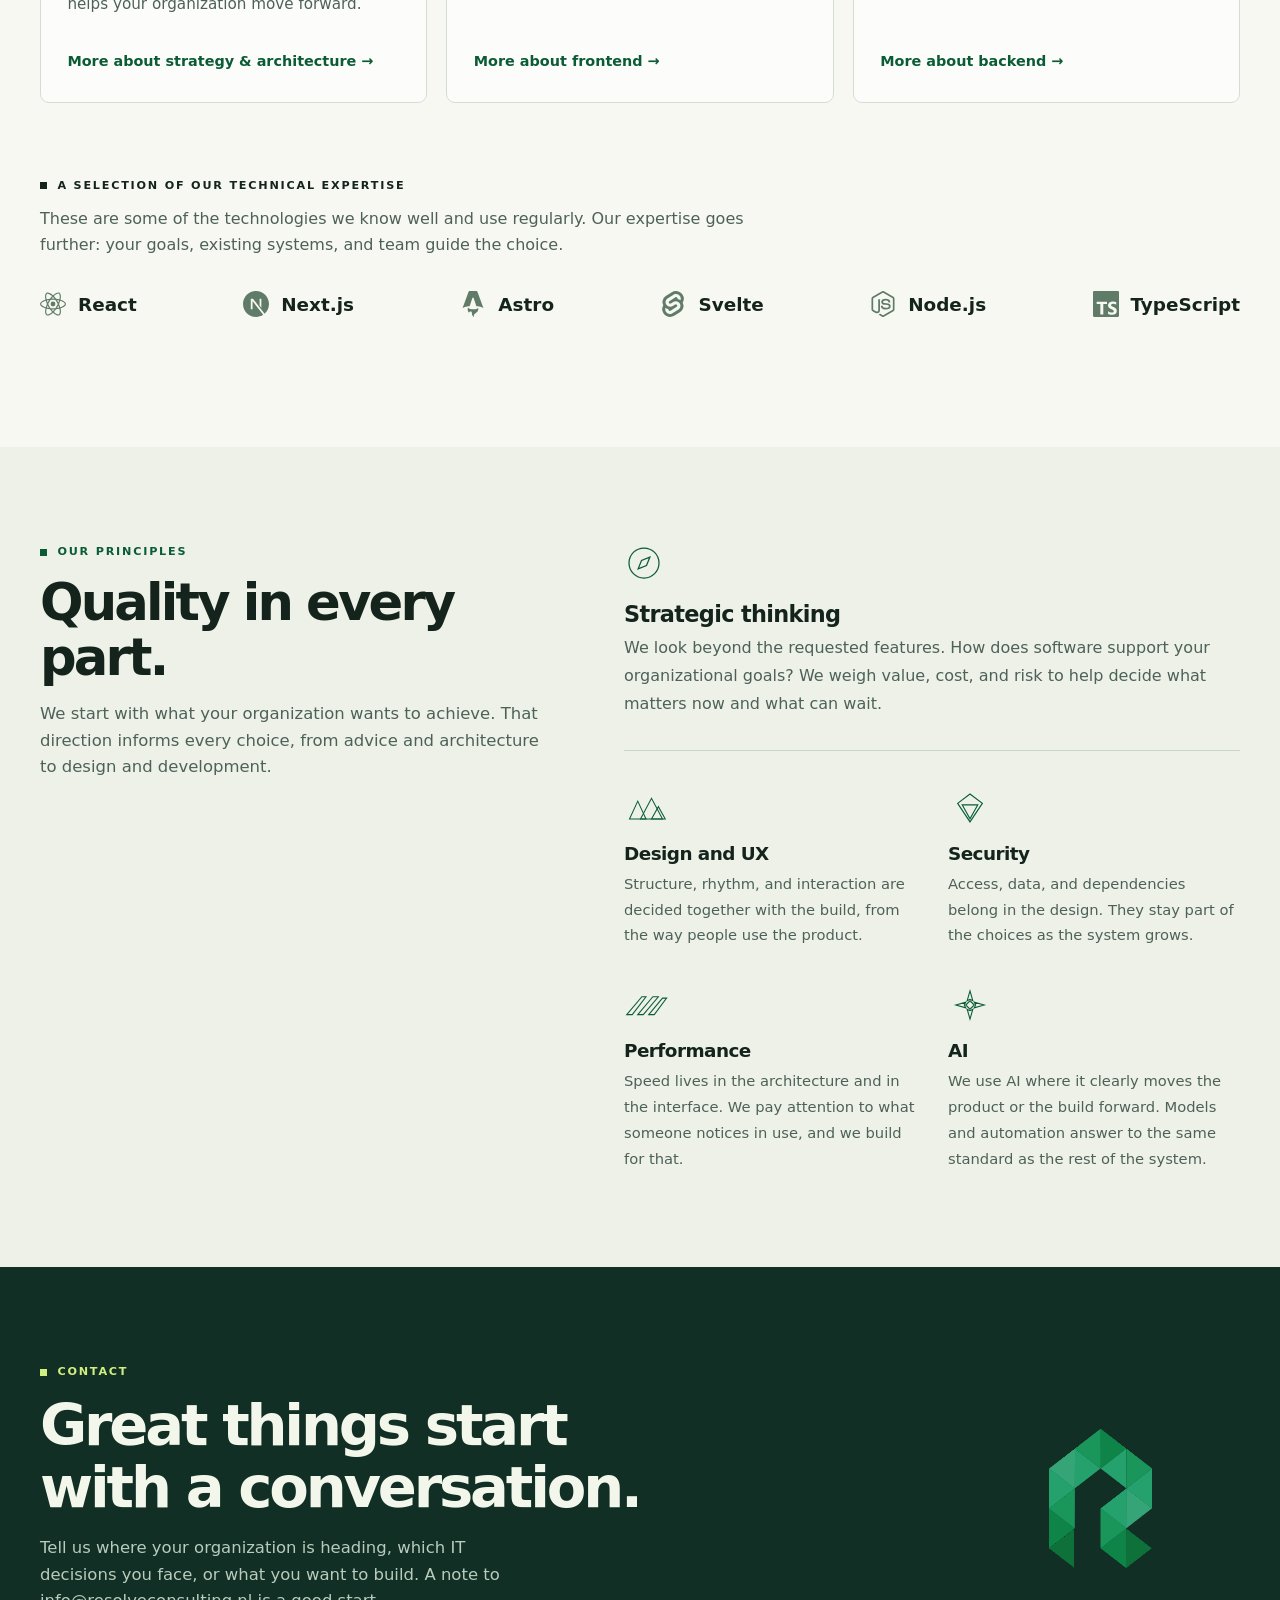
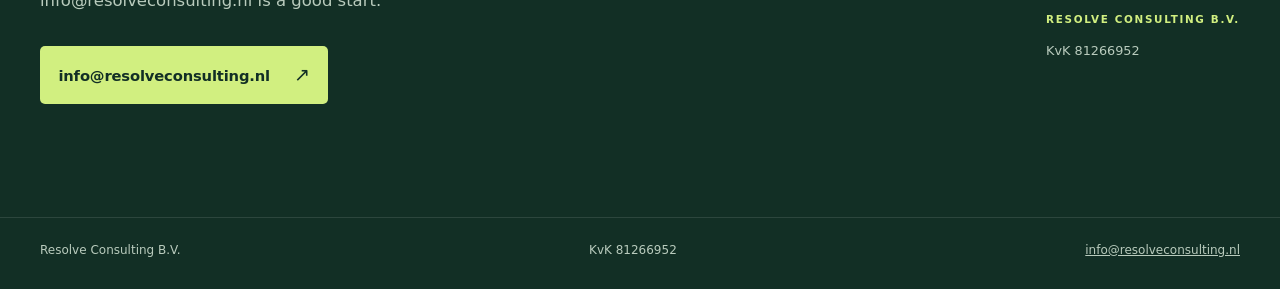
==== commit b4ff19c8: "arch as first dienst" ====
--- a/index.html
+++ b/index.html
@@ -141,30 +141,6 @@
           <div class="services">
             <article class="service">
               <p class="num">01</p>
-              <div class="service-visual frontend-visual" aria-hidden="true"><div class="mini-window"><div class="mini-top">•••</div><div class="mini-layout"><i></i><div><b></b><b></b><span></span></div></div></div><span class="visual-tag"><span class="t-nl">INTERACTIE → INTERFACE</span><span class="t-en">INTERACTION → INTERFACE</span></span></div>
-              <div>
-                <h3>Frontend</h3>
-                <p>
-                  <span class="t-nl">Interfaces die helder blijven in gebruik en hun snelheid houden als het product groeit.</span>
-                  <span class="t-en">Interfaces that stay clear in use and keep their speed as the product grows.</span>
-                </p>
-              </div>
-              <a class="service-link" href="frontend.html"><span class="t-nl">Meer over frontend</span><span class="t-en">More about frontend</span> <span aria-hidden="true">→</span></a>
-            </article>
-            <article class="service">
-              <p class="num">02</p>
-              <div class="service-visual backend-visual" aria-hidden="true"><div class="api-flow"><span><span class="t-nl">IN</span><span class="t-en">GET</span></span><i></i><strong>{ }</strong><i></i><span><span class="t-nl">UIT</span><span class="t-en">200</span></span></div><span class="visual-tag"><span class="t-nl">VRAAG → ANTWOORD</span><span class="t-en">REQUEST → RESPONSE</span></span></div>
-              <div>
-                <h3>Backend</h3>
-                <p>
-                  <span class="t-nl">API's en diensten die aansluiten op de interface en op de systemen eromheen.</span>
-                  <span class="t-en">APIs and services that fit the interface and the systems around it.</span>
-                </p>
-              </div>
-              <a class="service-link" href="backend.html"><span class="t-nl">Meer over backend</span><span class="t-en">More about backend</span> <span aria-hidden="true">→</span></a>
-            </article>
-            <article class="service">
-              <p class="num">03</p>
               <div class="service-visual architecture-visual" aria-hidden="true"><div class="mini-layers"><i></i><i></i><i></i></div><span class="visual-tag"><span class="t-nl">KOERS → UITVOERING</span><span class="t-en">DIRECTION → DELIVERY</span></span></div>
               <div>
                 <h3>
@@ -175,6 +151,30 @@
                 </p>
               </div>
               <a class="service-link" href="architectuur.html"><span class="t-nl">Meer over strategie &amp; architectuur</span><span class="t-en">More about strategy &amp; architecture</span> <span aria-hidden="true">→</span></a>
+            </article>
+            <article class="service">
+              <p class="num">02</p>
+              <div class="service-visual frontend-visual" aria-hidden="true"><div class="mini-window"><div class="mini-top">•••</div><div class="mini-layout"><i></i><div><b></b><b></b><span></span></div></div></div><span class="visual-tag"><span class="t-nl">INTERACTIE → INTERFACE</span><span class="t-en">INTERACTION → INTERFACE</span></span></div>
+              <div>
+                <h3>Frontend</h3>
+                <p>
+                  <span class="t-nl">Interfaces die helder blijven in gebruik en hun snelheid houden als het product groeit.</span>
+                  <span class="t-en">Interfaces that stay clear in use and keep their speed as the product grows.</span>
+                </p>
+              </div>
+              <a class="service-link" href="frontend.html"><span class="t-nl">Meer over frontend</span><span class="t-en">More about frontend</span> <span aria-hidden="true">→</span></a>
+            </article>
+            <article class="service">
+              <p class="num">03</p>
+              <div class="service-visual backend-visual" aria-hidden="true"><div class="api-flow"><span><span class="t-nl">IN</span><span class="t-en">GET</span></span><i></i><strong>{ }</strong><i></i><span><span class="t-nl">UIT</span><span class="t-en">200</span></span></div><span class="visual-tag"><span class="t-nl">VRAAG → ANTWOORD</span><span class="t-en">REQUEST → RESPONSE</span></span></div>
+              <div>
+                <h3>Backend</h3>
+                <p>
+                  <span class="t-nl">API's en diensten die aansluiten op de interface en op de systemen eromheen.</span>
+                  <span class="t-en">APIs and services that fit the interface and the systems around it.</span>
+                </p>
+              </div>
+              <a class="service-link" href="backend.html"><span class="t-nl">Meer over backend</span><span class="t-en">More about backend</span> <span aria-hidden="true">→</span></a>
             </article>
           </div>
           <div class="technology-ribbon" aria-labelledby="technology-label">
--- a/styles.css
+++ b/styles.css
@@ -426,9 +426,26 @@
 .orbit-two { width: 280px; height: 280px; top: 95px; left: 18%; }
 .system-layer { position: absolute; width: 77%; border-radius: 9px; transform: rotate(-9deg) skewY(3deg); box-shadow: 0 18px 35px #173b2520; animation: assemble .95s cubic-bezier(.2,.7,.2,1) both; }
 @media (hover: hover) {
-  .system-layer { scale: 1; transition: scale .2s ease, box-shadow .2s ease; }
-  .system-layer:hover { z-index: 2; scale: 1.02; box-shadow: 0 26px 46px #173b2533; }
-}
+  /* Crossfade above the stack instead of abruptly switching its paint order.
+     Original cards stay in place, keeping their hover areas stable. */
+  .system-layer.layer-preview {
+    z-index: 2;
+    pointer-events: none;
+    animation: none;
+    opacity: 0;
+    scale: 1;
+    translate: 0 0;
+    transition: opacity .38s ease, scale .5s cubic-bezier(.22,1,.36,1), translate .5s cubic-bezier(.22,1,.36,1), box-shadow .5s ease;
+  }
+  .system-layer.layer-preview.is-active {
+    opacity: 1;
+    scale: 1.02;
+    translate: 0 -6px;
+    box-shadow: 0 26px 46px #173b2533;
+  }
+}
+.layer-preview { display: none; }
+@media (hover: hover) { .layer-preview { display: block; } }
 .layer-label { display: flex; justify-content: space-between; align-items: center; padding: 13px 17px; font-family: 'Consolas', monospace; font-size: .6rem; letter-spacing: .09em; border-bottom: 1px solid #ffffff24; }
 .architecture-layer { top: 221px; left: 20%; height: 187px; background: var(--forest); color: #d1ef80; animation-delay: .1s; }
 .architecture-nodes { display: flex; align-items: center; position: absolute; bottom: 22px; left: 25px; right: 25px; }
